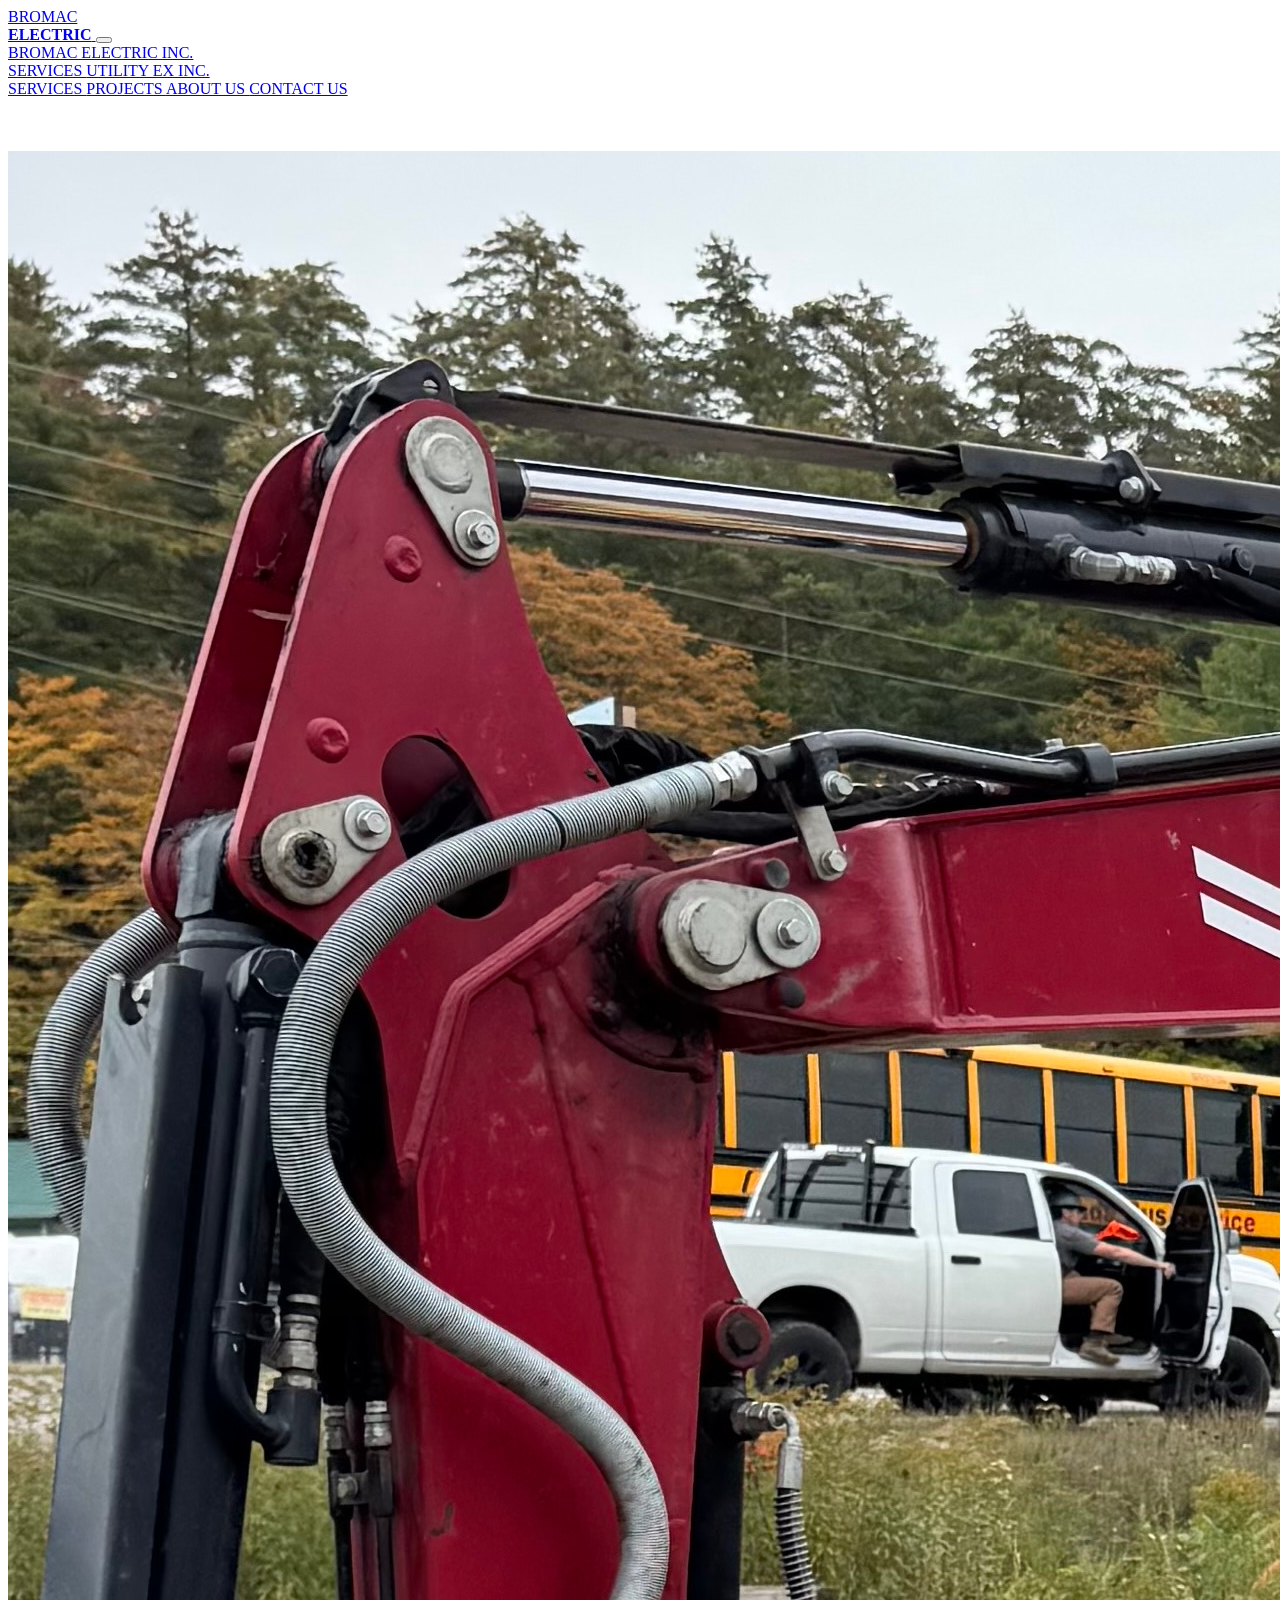
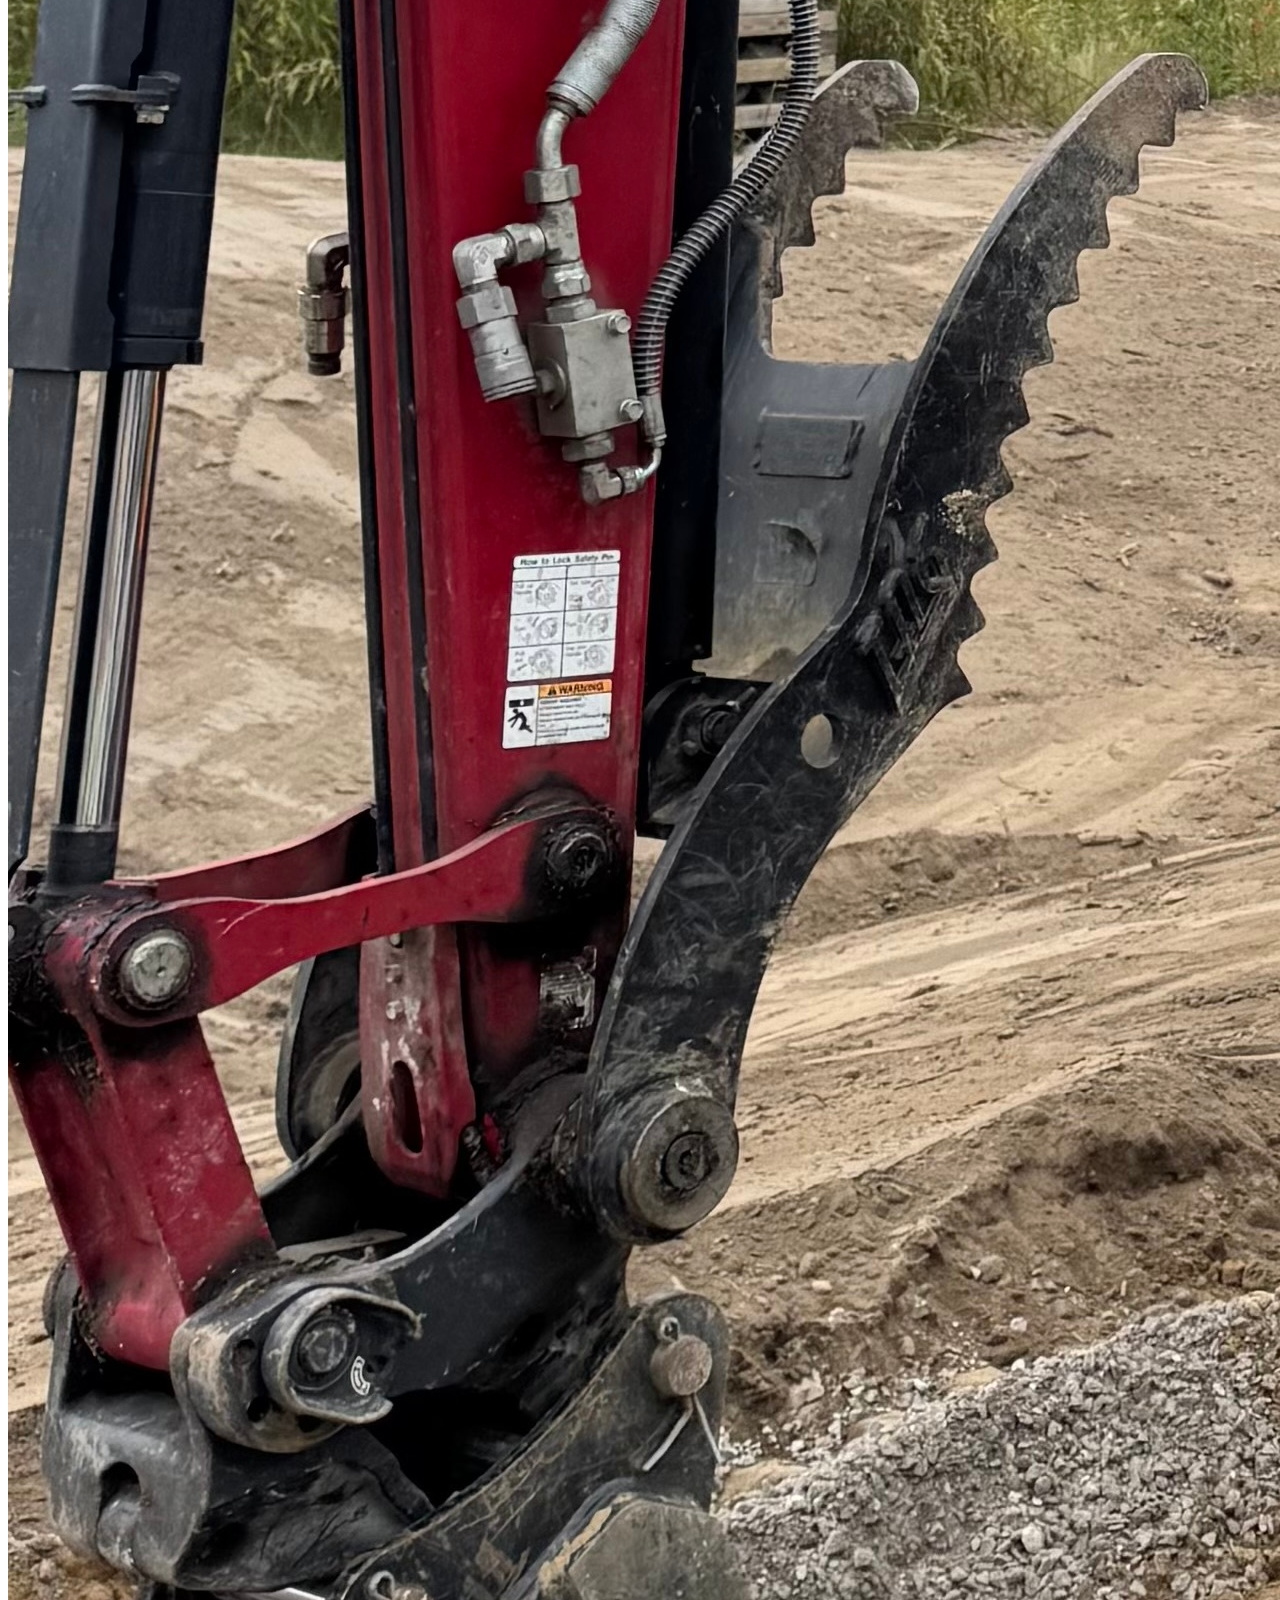
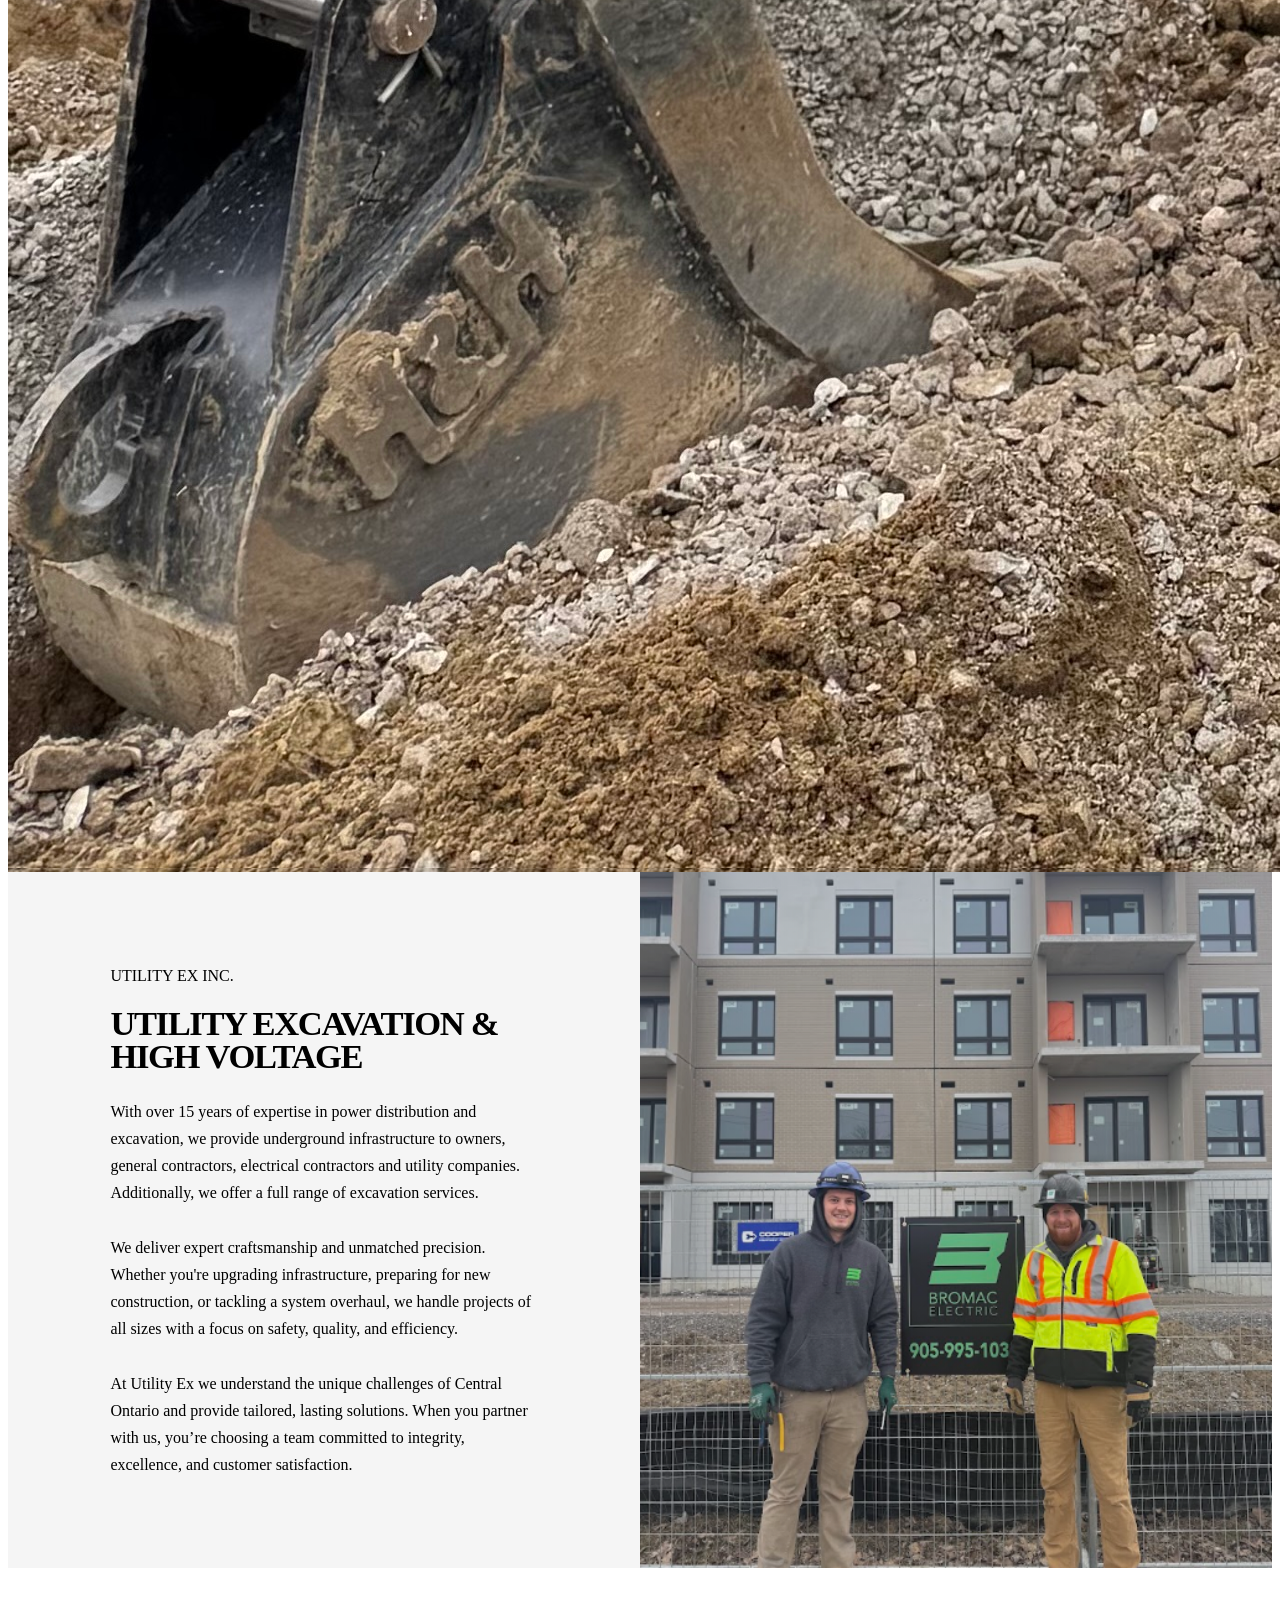
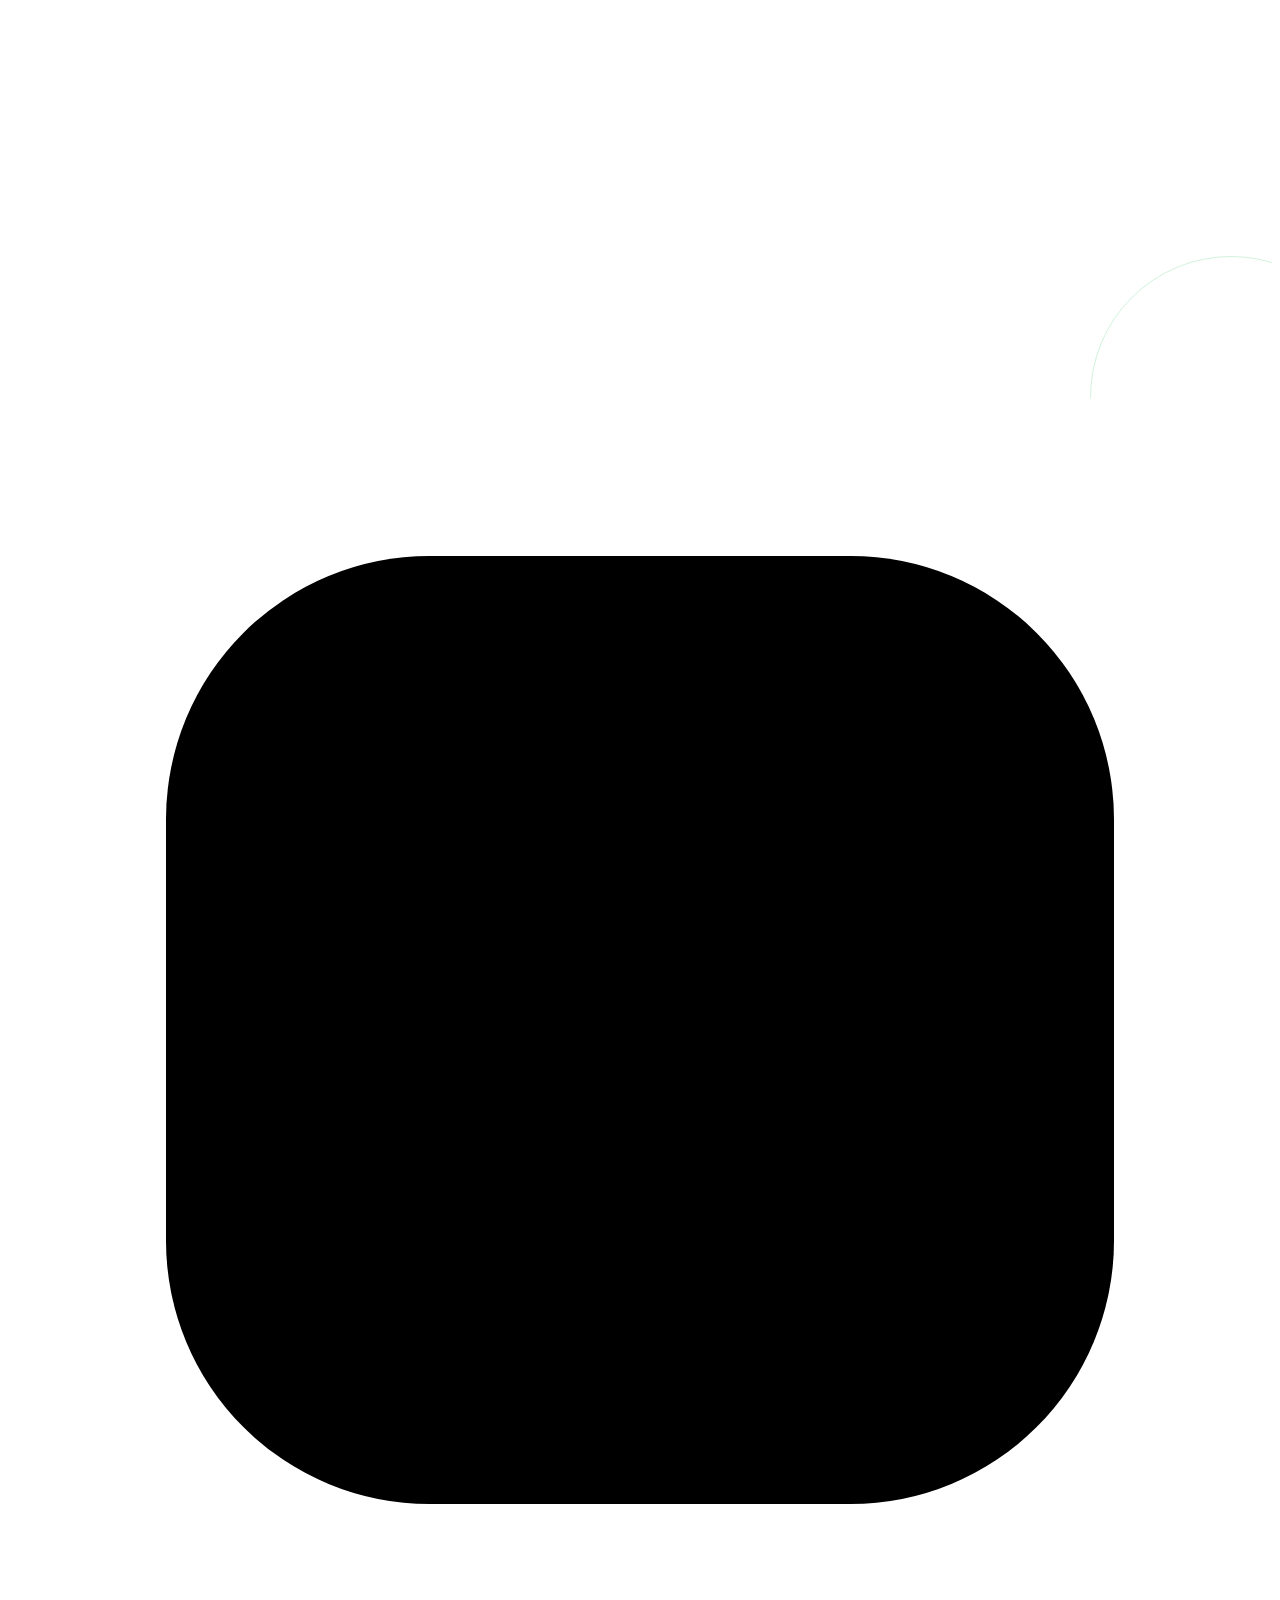
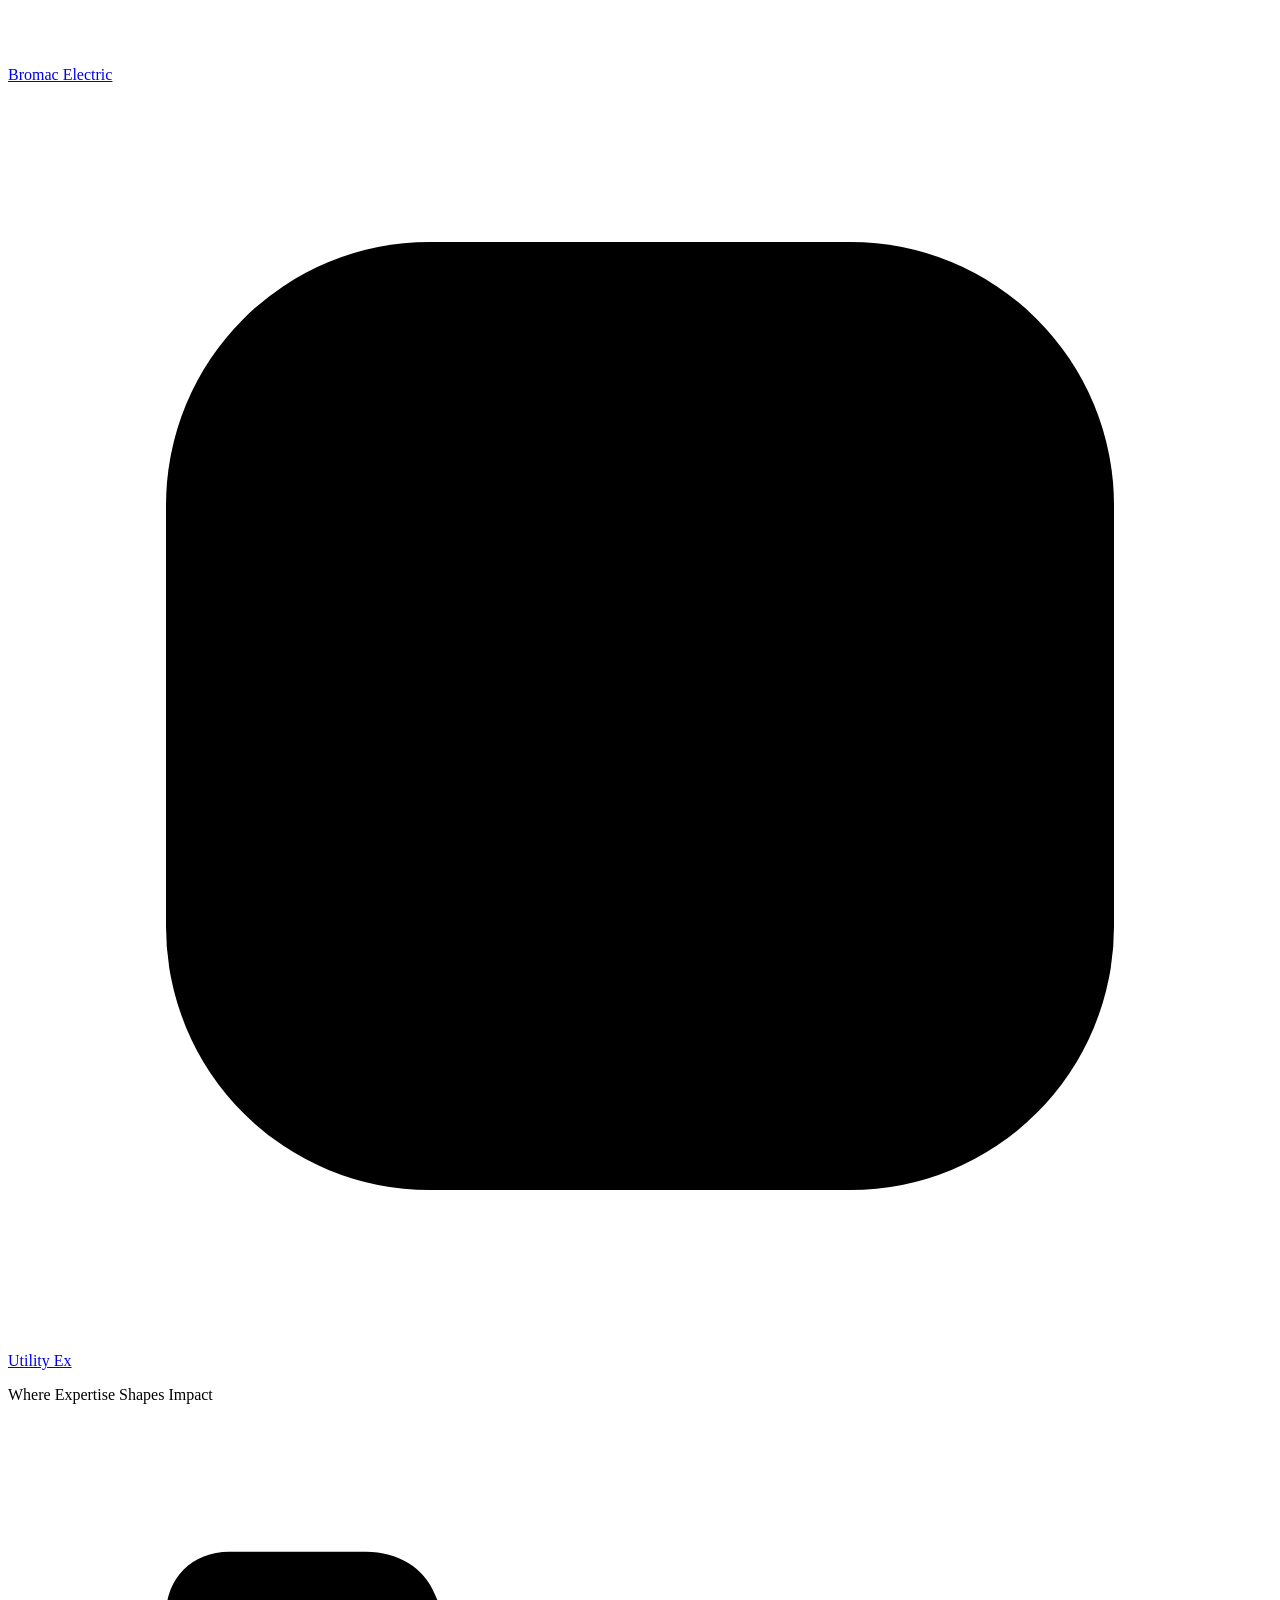
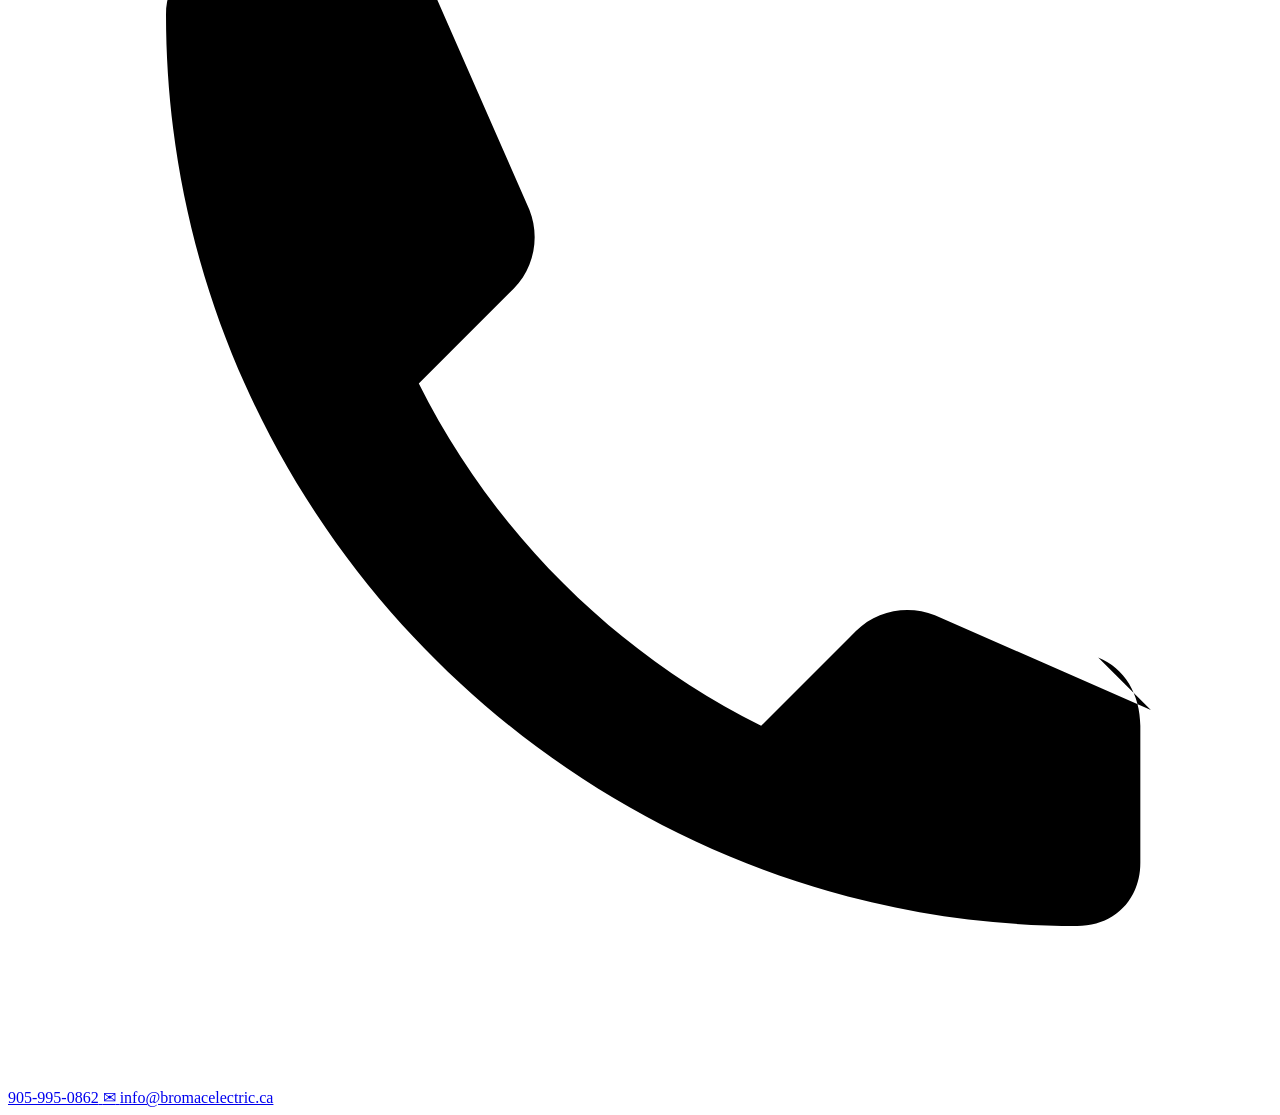
==== about-bromac.html @ 68960e85 "Add files via upload" ====
<!DOCTYPE html>
<html lang="en">
<head>
  <meta charset="UTF-8">
  <meta name="viewport" content="width=device-width, initial-scale=1.0">

  <meta name="description" content="Learn more about Bromac Electric Inc. and Utility Ex Inc., providing commercial electrical construction, excavation and high voltage services.">

  <title>About Us | Bromac Electric & Utility Ex</title>

  <link rel="preconnect" href="https://fonts.googleapis.com">
  <link rel="preconnect" href="https://fonts.gstatic.com" crossorigin>
  <link href="https://fonts.googleapis.com/css2?family=Inter:wght@400;500;600;700&display=swap" rel="stylesheet">

  <link rel="stylesheet" href="style.css">
  <link
  rel="stylesheet"
  href="https://cdnjs.cloudflare.com/ajax/libs/font-awesome/6.5.2/css/all.min.css">

  <style>

    /* =========================
       ABOUT HERO
    ========================= */

    .about-hero {
      min-height: 520px;
      background: var(--mint);
      display: grid;
      grid-template-columns: 1fr 1fr;
      position: relative;
      overflow: hidden;
    }

    .about-hero-content {
      padding: 90px 8vw;
      display: flex;
      flex-direction: column;
      justify-content: center;
    }

    .about-eyebrow {
      font-size: 12px;
      font-weight: 700;
      letter-spacing: .18em;
      margin: 0 0 22px;
    }

    .about-hero h1 {
      margin: 0;
      font-size: clamp(52px, 7vw, 100px);
      line-height: .88;
      letter-spacing: -.065em;
      font-weight: 600;
      max-width: 650px;
    }

    .about-hero-text {
      margin-top: 35px;
      max-width: 510px;
      font-size: 17px;
      line-height: 1.65;
    }

    .about-hero-image {
      background:
        linear-gradient(rgba(23,26,24,.18), rgba(23,26,24,.18)),
        url("images/about-hero.jpg") center center / cover no-repeat;
      min-height: 520px;
    }




    /* =========================
       COMPANY SECTIONS
    ========================= */

    .company-section {
      display: grid;
      grid-template-columns: 1fr 1fr;
      min-height: 500px;
    }

    .company-image {
      min-height: 500px;
      background-size: cover;
      background-position: center;
    }

    .bromac-image {
      background-image:
        linear-gradient(rgba(23,26,24,.12), rgba(23,26,24,.12)),
        url("bromac-owner.jpeg");
    }

    .utility-image {
      background-image:
        linear-gradient(rgba(23,26,24,.12), rgba(23,26,24,.12)),
        url("utility-ex-about.png");
    }

    .company-content {
      padding: 90px 8vw;
      display: flex;
      flex-direction: column;
      justify-content: center;
    }

    .company-section:nth-of-type(odd) .company-content {
      background: var(--mint);
    }

    .company-section:nth-of-type(even) .company-content {
      background: #f5f5f5;
    }

    .company-content .eyebrow {
      margin-bottom: 18px;
    }

.company-content h2 {
  margin: 0 0 25px;
  font-size: clamp(26px, 2.7vw, 40px);
  line-height: .95;
  letter-spacing: -.04em;
  font-weight: 600;
}

    .company-content p {
      max-width: 520px;
      margin: 0;
      font-size: 16px;
      line-height: 1.7;
    }




    /* =========================
   CTA
========================= */

.about-cta {
  background: var(--dark);
  color: #fff;
  padding: 110px 8vw;
  display: grid;
  grid-template-columns: 1fr 320px;
  gap: 80px;
  align-items: center;
  position: relative;
  overflow: hidden;
}

/* subtle green accent */
.about-cta::before {
  content: "";
  position: absolute;
  width: 280px;
  height: 280px;
  border: 1px solid rgba(74, 203, 123, .25);
  border-radius: 50%;
  right: -100px;
  bottom: -140px;
}

.about-cta h2 {
  margin: 0 0 25px;
  max-width: 800px;
  font-size: clamp(48px, 7vw, 90px);
  line-height: .9;
  letter-spacing: -.065em;
  font-weight: 600;
}

.about-cta p {
  margin: 0;
  max-width: 550px;
  color: rgba(255,255,255,.72);
  font-size: 17px;
  line-height: 1.6;
}

/* LARGE CONTACT BUTTON */

.cta-button {
  display: flex;
  align-items: center;
  justify-content: center;
  min-height: 150px;
  padding: 30px 40px;
  background: var(--mint);
  color: var(--dark);
  text-decoration: none;
  font-size: 18px;
  font-weight: 700;
  letter-spacing: .12em;
  transition: all .25s ease;
  position: relative;
  z-index: 2;
}

.cta-button::after {
  content: "→";
  margin-left: 20px;
  font-size: 28px;
  transition: transform .25s ease;
}

.cta-button:hover {
  background: var(--green);
  transform: translateY(-5px);
}

.cta-button:hover::after {
  transform: translateX(7px);
}


/* =========================
   CTA MOBILE
========================= */

@media (max-width: 900px) {

  .about-cta {
    grid-template-columns: 1fr;
    gap: 45px;
    padding: 85px 7vw;
  }

  .cta-button {
    min-height: 100px;
    width: 100%;
  }
}


@media (max-width: 680px) {

  .about-cta {
    padding: 70px 7vw;
    gap: 35px;
  }

  .about-cta h2 {
    font-size: 52px;
  }

  .about-cta p {
    font-size: 15px;
  }

  .cta-button {
    min-height: 90px;
    padding: 25px;
    font-size: 15px;
  }
}

    /* =========================
       MOBILE
    ========================= */

    @media (max-width: 900px) {

      .about-hero {
        grid-template-columns: 1fr;
      }

      .about-hero-content {
        padding: 75px 7vw;
      }

      .about-hero-image {
        min-height: 400px;
      }

      .about-intro {
        grid-template-columns: 1fr;
        gap: 45px;
        padding: 75px 7vw;
      }

      .company-section {
        grid-template-columns: 1fr;
      }

      .company-image {
        min-height: 380px;
      }

      .company-content {
        padding: 70px 7vw;
      }

      .values-header {
        grid-template-columns: 1fr;
        gap: 35px;
      }

      .values-grid {
        grid-template-columns: 1fr 1fr;
      }

      .value-item {
        border-bottom: 1px solid #ddd;
      }

      .value-item:nth-child(2) {
        border-right: none;
      }

      .about-cta {
        grid-template-columns: 1fr;
        padding: 75px 7vw;
      }
    }


    @media (max-width: 680px) {

      .about-hero-content {
        padding: 65px 7vw;
      }

      .about-hero h1 {
        font-size: 58px;
      }

      .about-hero-text {
        font-size: 15px;
      }

      .about-hero-image {
        min-height: 300px;
      }

      .about-intro {
        padding: 65px 7vw;
      }

      .company-image {
        min-height: 300px;
      }

      .company-content {
        padding: 60px 7vw;
      }

      .values-section {
        padding: 65px 7vw;
      }

      .values-grid {
        grid-template-columns: 1fr;
      }

      .value-item,
      .value-item:not(:first-child) {
        padding: 30px 0;
        border-right: none;
      }

      .value-number {
        margin-bottom: 25px;
      }

      .about-cta {
        padding: 65px 7vw;
      }

    }

    /* =========================
   SERVICE AREA TICKER
========================= */

.service-ticker {
  width: 100%;
  overflow: hidden;
  background: var(--dark);
  color: #fff;
  border-top: 1px solid rgba(255,255,255,.15);
  border-bottom: 1px solid rgba(255,255,255,.15);
  white-space: nowrap;
}

.ticker-track {
  display: inline-flex;
  align-items: center;
  width: max-content;
  animation: ticker-scroll 35s linear infinite;
}

.ticker-track span {
  display: inline-flex;
  align-items: center;
  gap: 35px;
  font-size: 12px;
  font-weight: 600;
  letter-spacing: .16em;
  padding: 18px 35px;
}

.ticker-track i {
  color: var(--green);
  font-size: 12px;
}

@keyframes ticker-scroll {
  from {
    transform: translateX(0);
  }

  to {
    transform: translateX(-50%);
  }
}

/* Mobile */

@media (max-width: 680px) {

  .ticker-track {
    animation-duration: 28s;
  }

  .ticker-track span {
    font-size: 10px;
    letter-spacing: .13em;
    padding: 16px 25px;
  }

  .ticker-track span::after {
    margin-left: 25px;
  }
}

  </style>
</head>

<body>

<header class="site-header">

  <a href="index.html" class="brand" aria-label="Bromac Electric home">

    <span class="brand-mark" aria-hidden="true">
      <i></i>
      <i></i>
      <i></i>
    </span>

    <span class="brand-name">
      BROMAC<br>
      <b>ELECTRIC</b>
    </span>

  </a>


  <button
    class="menu-toggle"
    aria-label="Open navigation"
    aria-expanded="false">

    <span></span>
    <span></span>
    <span></span>

  </button>


  <nav class="main-nav">

    <a href="index.html">
      BROMAC ELECTRIC INC.<br>
      SERVICES
    </a>

    <a href="utility-ex-services.html">
      UTILITY EX INC.<br>
      SERVICES
    </a>

    <a href="bromac-projects.html">
      PROJECTS
    </a>

    <a href="about-bromac.html">
      ABOUT US
    </a>

    <a href="contact-bromac.html">
      CONTACT US
    </a>

  </nav>

</header>

<!-- SERVICE AREA TICKER -->

<div class="service-ticker" aria-label="Service areas">
  <div class="ticker-track">
    <span>York & Durham Regions <i class="fa-solid fa-location-dot" aria-hidden="true"></i> </span>
    <span>Kawartha Lakes <i class="fa-solid fa-location-dot" aria-hidden="true"></i></span>
    <span>Simcoe County & Surrounding Areas <i class="fa-solid fa-location-dot" aria-hidden="true"></i> </span>
    <span>Peterborough <i class="fa-solid fa-location-dot" aria-hidden="true"></i></span>
 

    <!-- Duplicate for seamless scrolling -->
    <span>York & Durham Regions <i class="fa-solid fa-location-dot" aria-hidden="true"></i> </span>
    <span>Kawartha Lakes <i class="fa-solid fa-location-dot" aria-hidden="true"></i></span>
    <span>Simcoe County & Surrounding Areas <i class="fa-solid fa-location-dot" aria-hidden="true"></i> </span>
    <span>Peterborough <i class="fa-solid fa-location-dot" aria-hidden="true"></i></span>
   
  </div>
</div>

<main>









  <!-- BROMAC -->

  <section class="company-section">

    <div class="company-image bromac-image">
      <img src="bromac-owner.jpeg" alt="Bromac Electric Owner">
    </div>

    <div class="company-content">

      <p class="eyebrow">
        BROMAC ELECTRIC INC.
      </p>

      <h2>
        COMMERCIAL ELECTRICAL CONSTRUCTION
      </h2>

      <p>
  

Family owned and operated since 2019, Bromac Electric is backed by 46 years of electrical experience. We combine decades of trusted industry expertise with top-tier electrical solutions to deliver dependable results for our clients. <br><br>

We are solution providers who take pride in seeing projects through to completion, from the initial planning stages to the final details. We value the long-standing relationships we have built with our business partners and project owners and understand that successful projects are built on trust, communication and a commitment to doing things right.<br><br>

At Bromac Electric, we are invested in providing alternative construction options and are always looking for practical, cost-effective strategies that benefit our clients and owner groups. By combining experience with a solutions-focused approach, we work to deliver quality electrical services while helping our clients make informed decisions throughout every stage of their project.

      </p>

    </div>

  </section>



  <!-- UTILITY EX -->

  <section class="company-section">

   

    <div class="company-content">

      <p class="eyebrow">
        UTILITY EX INC.
      </p>

      <h2>
      
UTILITY EXCAVATION & HIGH VOLTAGE
      </h2>

      <p>
      With over 15 years of expertise in power distribution and excavation, we provide underground infrastructure to owners, general contractors, electrical contractors and utility companies. Additionally, we offer a full range of excavation services.<br><br>

 We deliver expert craftsmanship and unmatched precision. Whether you're upgrading infrastructure, preparing for new construction, or tackling a system overhaul, we handle projects of all sizes with a focus on safety, quality, and efficiency.<br><br>

At Utility Ex we understand the unique challenges of Central Ontario and provide tailored, lasting solutions. When you partner with us, you’re choosing a team committed to integrity, excellence, and customer satisfaction.
      </p>

    </div>

    <div class="company-image utility-image"></div>

  </section>



 


  <!-- CTA -->
<section class="about-cta">

  <div>
    <h1>
      HAVE A PROJECT<br>
      IN MIND?
    </h1>

    <p>
      Let’s talk about how we can help bring it to completion.
    </p>
  </div>

  <a href="contact-bromac.html" class="cta-button">
    CONTACT US
  </a>

</section>

<section class="quick-info" id="contact">
<div class="instagram-links">

  <a class="instagram-item" href="BROMAC-INSTAGRAM-URL" target="_blank" rel="noopener" aria-label="Bromac Electric Instagram">
    <svg viewBox="0 0 24 24" aria-hidden="true">
      <rect x="3" y="3" width="18" height="18" rx="5"></rect>
      <circle cx="12" cy="12" r="4"></circle>
      <circle cx="17.5" cy="6.5" r="1"></circle>
    </svg>
    <span>Bromac Electric</span>
  </a>

  <a class="instagram-item" href="UTILITY-EX-INSTAGRAM-URL" target="_blank" rel="noopener" aria-label="Utility Ex Instagram">
    <svg viewBox="0 0 24 24" aria-hidden="true">
      <rect x="3" y="3" width="18" height="18" rx="5"></rect>
      <circle cx="12" cy="12" r="4"></circle>
      <circle cx="17.5" cy="6.5" r="1"></circle>
    </svg>
    <span>Utility Ex</span>
  </a>

</div>


      <p class="tagline">Where Expertise Shapes Impact</p>

<div class="contact-details">

  <a href="tel:+19059950862">
    <span class="icon">
      <svg viewBox="0 0 24 24" aria-hidden="true">
        <path d="M21.7 16.9l-4.1-1.8c-.5-.2-1.1-.1-1.5.3l-1.8 1.8c-2.8-1.4-5.1-3.7-6.5-6.5l1.8-1.8c.4-.4.5-1 .3-1.5L8.1 3.3C7.9 2.8 7.4 2.5 6.8 2.5H4.2C3.5 2.5 3 3 3 3.7 3 13.2 10.8 21 20.3 21c.7 0 1.2-.5 1.2-1.2v-2.6c0-.6-.3-1.1-.8-1.3z"/>
      </svg>
    </span>
    <span>905-995-0862</span>
  </a>

  <a href="mailto:info@bromacelectric.ca">
    <span class="icon">✉</span>
    <span>info@bromacelectric.ca</span>
  </a>

</div>

</section>


</main>


<script src="script.js"></script>

</body>
</html>
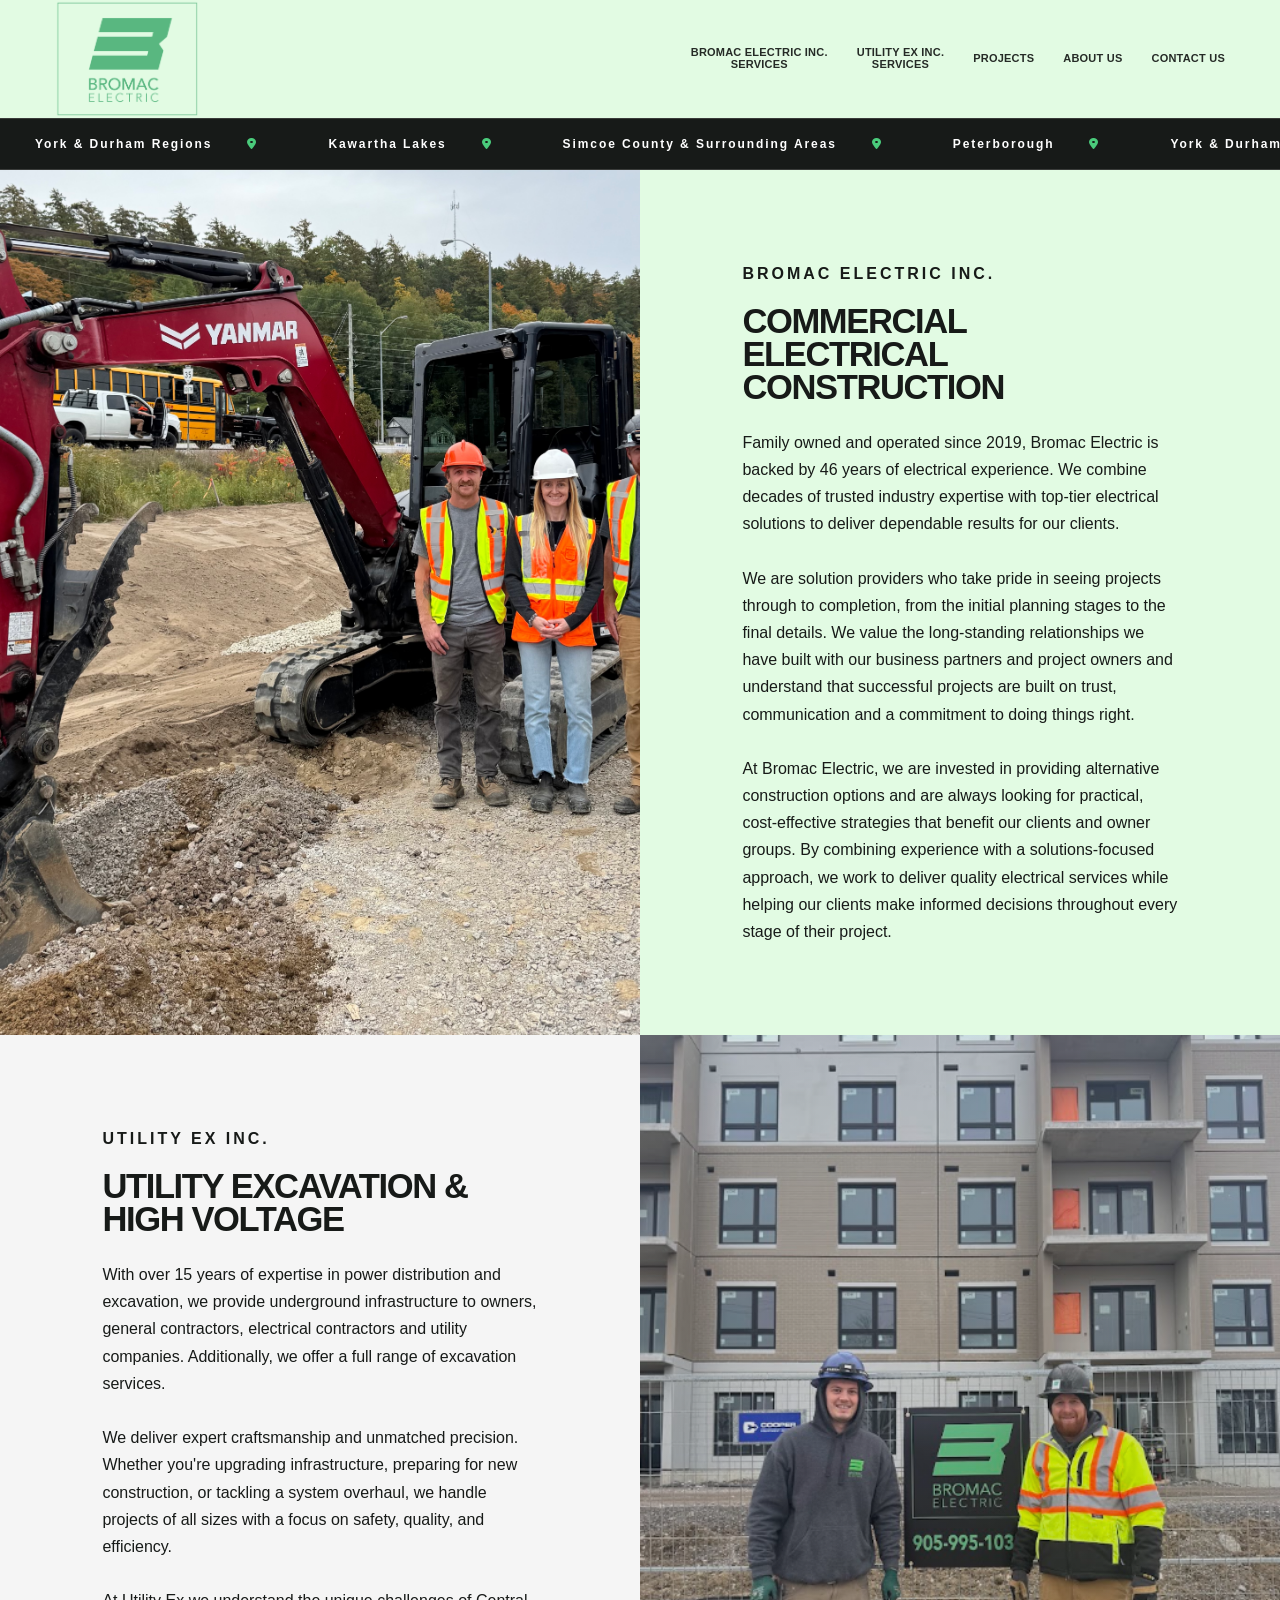
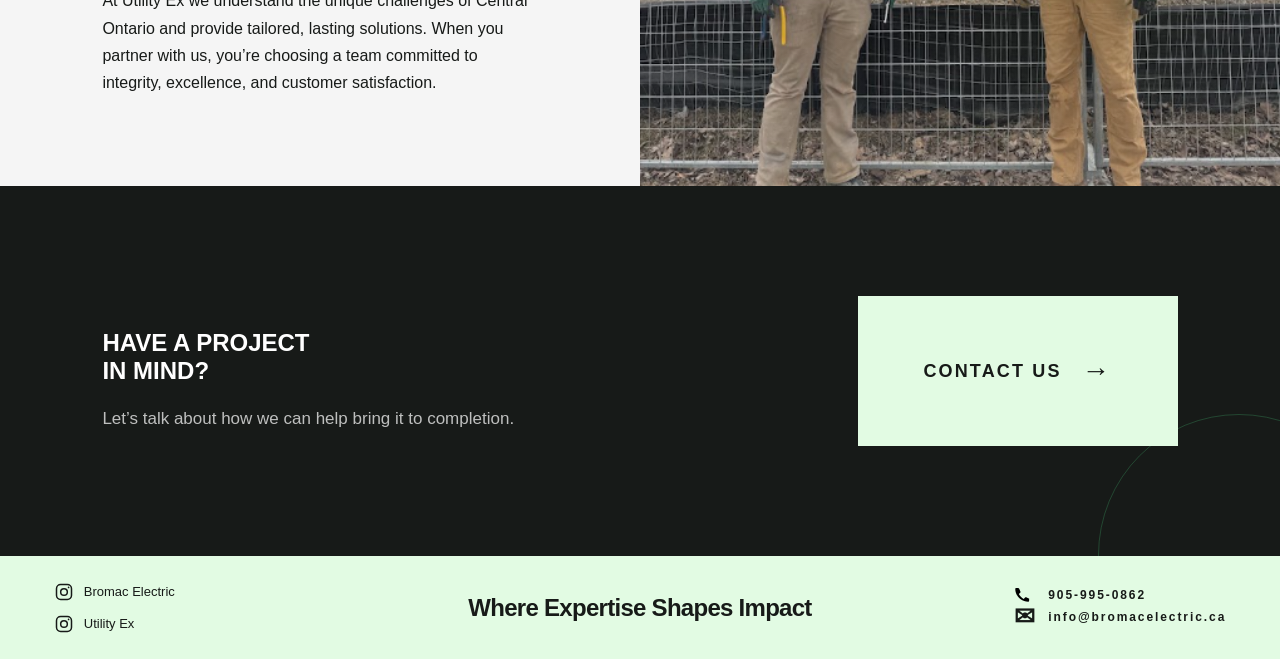
==== commit f4224314: "Update about-bromac.html" ====
--- a/about-bromac.html
+++ b/about-bromac.html
@@ -447,19 +447,13 @@
 <header class="site-header">
 
   <a href="index.html" class="brand" aria-label="Bromac Electric home">
-
-    <span class="brand-mark" aria-hidden="true">
-      <i></i>
-      <i></i>
-      <i></i>
-    </span>
-
-    <span class="brand-name">
-      BROMAC<br>
-      <b>ELECTRIC</b>
-    </span>
-
-  </a>
+  <img
+    src="Bromac-Logo-Transparent.png"
+    alt="Bromac Electric"
+    class="brand-logo"
+  >
+</a>
+
 
 
   <button
--- a/style.css
+++ b/style.css
@@ -0,0 +1,4074 @@
+* {
+  box-sizing: border-box;
+}
+
+:root {
+  --mint: #e2fbe3;
+  --green: #4acb7b;
+  --dark: #171a18;
+  --gray: #d6d6d6;
+  --line: #ffffff;
+}
+
+.brand-mark i {
+  background-color: #4acb7b !important;
+}
+
+html {
+  scroll-behavior: smooth;
+}* {
+  box-sizing: border-box;
+}
+
+:root {
+  --mint: #e2fbe3;
+  --green: #4acb7b;
+  --dark: #171a18;
+  --gray: #d6d6d6;
+  --line: #ffffff;
+}
+
+.brand-mark i {
+  background-color: #4acb7b !important;
+}
+
+html {
+  scroll-behavior: smooth;
+}
+
+body {
+  margin: 0;
+  font-family: "Inter", Arial, sans-serif;
+  color: var(--dark);
+  background: #fff;
+}
+
+.site-header {
+  height: 118px;
+  background: var(--mint);
+  display: flex;
+  align-items: center;
+  justify-content: space-between;
+  padding: 0 4.3vw;
+  position: relative;
+  z-index: 20;
+}
+
+.brand {
+  display: flex;
+  align-items: center;
+  gap: 18px;
+  text-decoration: none;
+  color: var(--green);
+}
+
+.brand-name {
+  font-size: 25px;
+  line-height: .95;
+  letter-spacing: .08em;
+  font-weight: 500;
+}
+
+.brand-name b {
+  font-weight: 500;
+}
+
+.brand-mark {
+  width: 68px;
+  height: 50px;
+  display: flex;
+  flex-direction: column;
+  justify-content: space-between;
+  transform: skew(-12deg);
+}
+
+.brand-mark i {
+  display: block;
+  width: 68px;
+  height: 11px;
+  background: var(--green);
+  border-radius: 1px;
+}
+
+.main-nav {
+  display: flex;
+  align-items: center;
+  gap: 29px;
+}
+
+.main-nav a {
+  color: #252a26;
+  text-decoration: none;
+  font-size: 10px;
+  line-height: 1.05;
+  font-weight: 500;
+  text-align: center;
+  letter-spacing: .02em;
+  transition: opacity .2s ease;
+}
+
+.main-nav a:hover {
+  opacity: .55;
+}
+
+.menu-toggle {
+  display: none;
+  background: transparent;
+  border: 0;
+  padding: 8px;
+  cursor: pointer;
+}
+
+.menu-toggle span {
+  display: block;
+  width: 27px;
+  height: 2px;
+  margin: 5px 0;
+  background: var(--dark);
+}
+
+
+
+.image-placeholder {
+  position: absolute;
+  inset: 0;
+  background:
+    linear-gradient(rgba(214,214,214,.84), rgba(214,214,214,.84)),
+    radial-gradient(circle at 35% 40%, #b9b9b9 0, #dcdcdc 48%, #c7c7c7 100%);
+  display: flex;
+  flex-direction: column;
+  justify-content: center;
+  align-items: center;
+  color: #858585;
+  text-align: center;
+  text-transform: uppercase;
+  font-size: 16px;
+  letter-spacing: .02em;
+  padding-bottom: 80px;
+}
+
+.image-placeholder small {
+  font-size: 13px;
+  text-transform: none;
+  margin-top: 3px;
+}
+
+.panel-footer {
+  position: absolute;
+  left: 4%;
+  right: 4%;
+  bottom: 18px;
+  z-index: 4;
+}
+
+.panel-footer h1 {
+  font-size: 15px;
+  font-weight: 500;
+  margin: 0 0 10px;
+  padding-bottom: 8px;
+  border-bottom: 3px solid var(--line);
+  letter-spacing: -.01em;
+}
+
+.learn-more {
+  display: inline-flex;
+  background: var(--mint);
+  color: var(--dark);
+  text-decoration: none;
+  padding: 7px 14px;
+  font-size: 14px;
+  font-weight: 500;
+  transition: transform .2s ease, background .2s ease;
+}
+
+.learn-more:hover {
+  transform: translateY(-2px);
+  background: #f2fff3;
+}
+
+
+.quick-info {
+  min-height: 103px;
+  background: var(--mint);
+  display: grid;
+  grid-template-columns: 170px 1fr 310px;
+  align-items: center;
+  gap: 25px;
+  padding: 0 4.2vw;
+}
+
+.insta {
+  color: var(--dark);
+  text-decoration: none;
+  display: flex;
+  flex-direction: column;
+  font-size: 15px;
+  line-height: 1.1;
+  font-weight: 500;
+}
+
+.tagline {
+  margin: 0;
+  text-align: center;
+  font-size: 24px;
+  font-weight: 500;
+  letter-spacing: -.03em;
+}
+
+
+
+.icon {
+  font-size: 25px;
+  width: 22px;
+  text-align: center;
+  line-height: 1;
+  letter-spacing: 0;
+}
+
+.below-fold {
+  min-height: 330px;
+  padding: 90px 8vw;
+  display: grid;
+  grid-template-columns: 1fr 1fr;
+  gap: 90px;
+  align-items: start;
+}
+
+.below-fold + .below-fold {
+  border-top: 1px solid #ddd;
+}
+
+.eyebrow {
+  margin: 0 0 15px;
+  font-size: 12px;
+  letter-spacing: .18em;
+  font-weight: 600;
+}
+
+.below-fold h2 {
+  max-width: 600px;
+  margin: 0;
+  font-size: clamp(34px, 4vw, 58px);
+  line-height: .98;
+  letter-spacing: -.05em;
+  font-weight: 500;
+}
+
+.below-fold > p {
+  margin: 30px 0 0;
+  max-width: 510px;
+  font-size: 17px;
+  line-height: 1.65;
+}
+
+.about {
+  background: #f7f7f7;
+}
+
+@media (max-width: 900px) {
+  .site-header {
+    height: 95px;
+    padding: 0 5vw;
+  }
+
+  .brand-name {
+    font-size: 20px;
+  }
+
+  .brand-mark,
+  .brand-mark i {
+    width: 54px;
+  }
+
+  .brand-mark {
+    height: 42px;
+  }
+
+  .main-nav {
+    gap: 15px;
+  }
+
+  .main-nav a {
+    font-size: 8px;
+  }
+
+
+
+  .quick-info {
+    grid-template-columns: 100px 1fr 240px;
+  }
+
+  .tagline {
+    font-size: 19px;
+  }
+}
+
+@media (max-width: 680px) {
+  .site-header {
+    height: 82px;
+  }
+
+  .main-nav {
+    display: none;
+    position: absolute;
+    top: 82px;
+    left: 0;
+    right: 0;
+    background: var(--mint);
+    padding: 22px 6vw 28px;
+    flex-direction: column;
+    gap: 19px;
+    border-top: 1px solid rgba(0,0,0,.08);
+  }
+
+  .main-nav.open {
+    display: flex;
+  }
+
+  .main-nav a {
+    font-size: 11px;
+  }
+
+  .menu-toggle {
+    display: block;
+  }
+
+
+
+  .hero-panel {
+    height: 420px;
+  }
+
+
+
+  .panel-footer {
+    left: 6%;
+    right: 6%;
+  }
+
+  .quick-info {
+    min-height: 190px;
+    padding: 25px 7vw;
+    grid-template-columns: 1fr 1fr;
+    gap: 24px;
+  }
+
+  .tagline {
+    grid-column: 1 / -1;
+    grid-row: 1;
+    text-align: left;
+    font-size: 21px;
+  }
+
+  .insta {
+    grid-row: 2;
+  }
+
+
+  .contact-details a {
+    font-size: 10px;
+    letter-spacing: .08em;
+  }
+
+  .below-fold {
+    min-height: 0;
+    padding: 65px 7vw;
+    display: block;
+  }
+
+  .below-fold > p {
+    margin-top: 35px;
+  }
+}
+
+.bolt-divider {
+  position: absolute;
+  z-index: 10;
+  pointer-events: none;
+}
+
+/* DESKTOP */
+.bolt-divider {
+  top: 0;
+  bottom: 0;
+  left: 50%;
+  width: 82px;
+  transform: translateX(-50%);
+}
+
+.bolt-desktop {
+  display: block;
+  width: 100%;
+  height: 100%;
+}
+
+.bolt-mobile {
+  display: none;
+}
+
+.bolt-divider polygon {
+  fill: none;
+  stroke: #777;
+  stroke-width: 1.5;
+  vector-effect: non-scaling-stroke;
+}
+
+/* MOBILE */
+@media (max-width: 680px) {
+
+  .bolt-divider {
+    top: 50%;
+    left: 0;
+    right: 0;
+    bottom: auto;
+    width: 100%;
+    height: 45px;
+    transform: translateY(-50%);
+  }
+
+  .bolt-desktop {
+    display: none;
+  }
+
+  .bolt-mobile {
+    display: block;
+    width: 100%;
+    height: 100%;
+  }
+}
+
+.icon svg {
+  width: 18px;
+  height: 18px;
+  fill: #000;
+  display: block;
+}
+
+/* Make overall text slightly bolder */
+body {
+  margin: 0;
+  font-family: "Inter", Arial, sans-serif;
+  color: var(--dark);
+  background: #fff;
+  font-weight: 500;
+}
+
+/* Logo */
+.brand-name {
+  font-size: 25px;
+  line-height: .95;
+  letter-spacing: .08em;
+  font-weight: 600;
+}
+
+.brand-name b {
+  font-weight: 600;
+}
+
+/* Navigation */
+.main-nav a {
+  color: #252a26;
+  text-decoration: none;
+  font-size: 10px;
+  line-height: 1.05;
+  font-weight: 600;
+  text-align: center;
+  letter-spacing: .02em;
+}
+
+/* Hero titles */
+.panel-footer h1 {
+  font-size: 15px;
+  font-weight: 1000;
+  margin: 0 0 10px;
+  padding-bottom: 8px;
+  border-bottom: 3px solid var(--line);
+  letter-spacing: -.01em;
+  text-shadow:
+    2px 2px 3px rgba(0, 0, 0, 0.9),
+    0 0 8px rgba(0, 0, 0, 0.9);
+}
+
+/* Learn More button */
+.learn-more {
+  display: inline-flex;
+  background: var(--mint);
+  color: var(--dark);
+  text-decoration: none;
+  padding: 7px 14px;
+  font-size: 14px;
+  font-weight: 600;
+}
+
+/* Instagram */
+.insta {
+  color: var(--dark);
+  text-decoration: none;
+  display: flex;
+  flex-direction: column;
+  font-size: 15px;
+  line-height: 1.1;
+  font-weight: 600;
+}
+
+/* Main tagline */
+.tagline {
+  margin: 0;
+  text-align: center;
+  font-size: 24px;
+  font-weight: 600;
+  letter-spacing: -.03em;
+}
+
+/* Contact information */
+.contact-details a {
+  color: var(--dark);
+  text-decoration: none;
+  font-size: 12px;
+  letter-spacing: .16em;
+  display: flex;
+  align-items: center;
+  gap: 13px;
+  font-weight: 600;
+}
+
+/* Section eyebrow */
+.eyebrow {
+  margin: 0 0 15px;
+  font-size: 12px;
+  letter-spacing: .18em;
+  font-weight: 700;
+}
+
+/* Large headings */
+.below-fold h2 {
+  max-width: 600px;
+  margin: 0;
+  font-size: clamp(34px, 4vw, 58px);
+  line-height: .98;
+  letter-spacing: -.05em;
+  font-weight: 600;
+}
+
+/* Body text */
+.below-fold > p {
+  margin: 30px 0 0;
+  max-width: 510px;
+  font-size: 17px;
+  line-height: 1.65;
+  font-weight: 500;
+}
+
+.main-nav a {
+  color: #252a26;
+  text-decoration: none;
+  font-size: 10px;
+  line-height: 1.05;
+  font-weight: 700;
+  text-align: center;
+  letter-spacing: .02em;
+  transition: opacity .2s ease;
+}
+
+.main-nav a:hover {
+  opacity: .55;
+}
+
+.main-nav a {
+  font-size: 11px;
+  font-weight: 700;
+}
+
+.quick-info {
+  min-height: 103px;
+  background: var(--mint);
+  display: flex;
+  align-items: center;
+  justify-content: space-between;
+  padding: 0 4.2vw;
+  position: relative;
+}
+
+.tagline {
+  margin: 0;
+  position: absolute;
+  left: 50%;
+  transform: translateX(-50%);
+  text-align: center;
+  font-size: 24px;
+  font-weight: 600;
+  letter-spacing: -.03em;
+  white-space: nowrap;
+}
+
+/* =========================
+   LIGHTNING DIVIDER
+========================= */
+
+.bolt-divider {
+  position: absolute;
+  z-index: 10;
+  pointer-events: none;
+}
+
+/* DESKTOP */
+@media (min-width: 681px) {
+
+  .bolt-divider {
+    top: 0;
+    bottom: 0;
+    left: 50%;
+    width: 82px;
+    transform: translateX(-50%);
+  }
+
+  .bolt-desktop {
+    display: block;
+    width: 100%;
+    height: 100%;
+  }
+
+  .bolt-mobile {
+    display: none;
+  }
+}
+
+/* LIGHTNING LINE */
+.bolt-divider polyline {
+  fill: none;
+  stroke: #777;
+  stroke-width: 3;
+  stroke-linecap: square;
+  stroke-linejoin: miter;
+  vector-effect: non-scaling-stroke;
+}
+
+/* MOBILE */
+@media (max-width: 680px) {
+
+  .bolt-divider {
+    top: 50%;
+    left: 0;
+    right: 0;
+    bottom: auto;
+    width: 100%;
+    height: 55px;
+    transform: translateY(-50%);
+  }
+
+  .bolt-desktop {
+    display: none;
+  }
+
+  .bolt-mobile {
+    display: block;
+    width: 100%;
+    height: 100%;
+  }
+}
+
+
+/* PHONE ICON */
+.icon svg {
+  width: 18px;
+  height: 18px;
+  fill: #000;
+  display: block;
+}
+
+@media (max-width: 680px) {
+
+  .contact-details {
+    display: flex;
+    flex-direction: column;
+    align-items: flex-start;
+    justify-self: end;
+    gap: 12px;
+    min-width: 0;
+  }
+
+  .contact-details a {
+    display: flex;
+    align-items: center;
+    gap: 8px;
+    font-size: 10px;
+    letter-spacing: .02em;
+    white-space: nowrap;
+  }
+
+  .contact-details .icon {
+    width: 18px;
+    min-width: 18px;
+    height: 18px;
+    display: flex;
+    align-items: center;
+    justify-content: center;
+    font-size: 18px;
+  }
+
+  .contact-details .icon svg {
+    width: 18px;
+    height: 18px;
+    display: block;
+  }
+
+}
+@media (max-width: 680px) {
+
+  .contact-details {
+    display: flex;
+    flex-direction: column;
+    align-items: flex-start;
+    justify-self: end;
+    gap: 12px;
+    min-width: 0;
+  }
+
+  .contact-details a {
+    display: flex;
+    align-items: center;
+    gap: 8px;
+    font-size: 10px;
+    letter-spacing: .02em;
+    white-space: nowrap;
+  }
+
+  .contact-details .icon {
+    width: 18px;
+    min-width: 18px;
+    height: 18px;
+    display: flex;
+    align-items: center;
+    justify-content: center;
+    font-size: 18px;
+  }
+
+  .contact-details .icon svg {
+    width: 18px;
+    height: 18px;
+    display: block;
+  }
+
+}
+
+@media (max-width: 680px) {
+
+  .contact-details {
+    display: flex;
+    flex-direction: column;
+    align-items: flex-start;
+    justify-self: end;
+    gap: 12px;
+    min-width: 0;
+  }
+
+  .contact-details a {
+    display: flex;
+    align-items: center;
+    gap: 8px;
+    font-size: 10px;
+    letter-spacing: .02em;
+    white-space: nowrap;
+  }
+
+  .contact-details .icon {
+    width: 18px;
+    min-width: 18px;
+    height: 18px;
+    display: flex;
+    align-items: center;
+    justify-content: center;
+    font-size: 18px;
+  }
+
+  .contact-details .icon svg {
+    width: 18px;
+    height: 18px;
+    display: block;
+  }
+
+}
+
+@media (max-width: 680px) {
+
+  .contact-details {
+    display: flex;
+    flex-direction: column;
+    align-items: flex-start;
+    justify-content: center;
+    gap: 12px;
+    width: max-content;
+  }
+
+  .contact-details a {
+    display: flex;
+    align-items: center;
+    gap: 8px;
+    white-space: nowrap;
+    height: 20px;
+    font-size: 10px;
+    letter-spacing: .03em;
+  }
+
+  .contact-details .icon {
+    flex: 0 0 18px;
+    width: 18px;
+    height: 18px;
+    display: flex;
+    align-items: center;
+    justify-content: center;
+  }
+
+  .contact-details .icon svg {
+    width: 18px;
+    height: 18px;
+    display: block;
+  }
+
+}
+
+/* =========================================
+PROJECTS PAGE
+========================================= */
+
+.projects-hero {
+background: #171a18;
+color: #fff;
+padding: 150px 7% 110px;
+}
+
+.projects-hero-inner {
+max-width: 1100px;
+margin: 0 auto;
+}
+
+.eyebrow {
+display: block;
+margin-bottom: 18px;
+font-size: 12px;
+font-weight: 700;
+letter-spacing: 3px;
+}
+
+.projects-hero h1 {
+margin: 0 0 25px;
+font-size: clamp(52px, 8vw, 110px);
+line-height: .9;
+letter-spacing: -4px;
+font-weight: 700;
+}
+
+.projects-hero p {
+max-width: 700px;
+margin: 0;
+font-size: 17px;
+line-height: 1.7;
+color: #d6d6d6;
+}
+
+/* =========================================
+PROJECT GRID
+========================================= */
+
+.projects-section {
+padding: 100px 7%;
+background: #f4f4f2;
+}
+
+.projects-grid {
+max-width: 1400px;
+margin: 0 auto;
+
+display: grid;
+grid-template-columns: repeat(2, 1fr);
+gap: 30px;
+}
+
+.project-card {
+background: #fff;
+border: 1px solid #dededb;
+transition: transform .25s ease, box-shadow .25s ease;
+}
+
+.project-card:hover {
+transform: translateY(-5px);
+box-shadow: 0 15px 35px rgba(0,0,0,.08);
+}
+
+/* =========================================
+PROJECT IMAGE
+========================================= */
+
+.project-image {
+position: relative;
+height: 390px;
+overflow: hidden;
+background: #d6d6d6;
+}
+
+.project-image img {
+width: 100%;
+height: 100%;
+object-fit: cover;
+display: block;
+
+transition: transform .5s ease;
+}
+
+.project-card:hover .project-image img {
+transform: scale(1.04);
+}
+
+.project-number {
+position: absolute;
+top: 20px;
+right: 20px;
+
+width: 48px;
+height: 48px;
+
+display: flex;
+align-items: center;
+justify-content: center;
+
+background: #171a18;
+color: #fff;
+
+font-size: 12px;
+font-weight: 700;
+letter-spacing: 1px;
+}
+
+/* =========================================
+PROJECT CONTENT
+========================================= */
+
+.project-content {
+padding: 35px 38px 40px;
+}
+
+.project-type {
+display: block;
+
+margin-bottom: 14px;
+
+font-size: 10px;
+font-weight: 700;
+letter-spacing: 2px;
+
+color: #4acb7b;
+}
+
+.project-content h2 {
+margin: 0 0 8px;
+
+font-size: 28px;
+line-height: 1.15;
+letter-spacing: -1px;
+
+color: #171a18;
+}
+
+.project-location {
+display: block;
+
+margin-bottom: 22px;
+
+font-size: 13px;
+font-weight: 600;
+color: #777;
+}
+
+.project-content p {
+margin: 0;
+
+font-size: 14px;
+line-height: 1.75;
+color: #555;
+}
+
+/* =========================================
+CTA
+========================================= */
+
+.projects-cta {
+background: #e2fbe3;
+padding: 110px 7%;
+}
+
+.projects-cta > div {
+max-width: 1400px;
+margin: 0 auto;
+}
+
+.projects-cta h2 {
+margin: 0 0 35px;
+
+font-size: clamp(40px, 6vw, 82px);
+line-height: .95;
+letter-spacing: -3px;
+
+color: #171a18;
+}
+
+.cta-button {
+display: inline-flex;
+align-items: center;
+justify-content: center;
+
+padding: 16px 28px;
+
+background: #171a18;
+color: #fff;
+
+text-decoration: none;
+
+font-size: 12px;
+font-weight: 700;
+letter-spacing: 1.5px;
+
+transition: background .2s ease, transform .2s ease;
+}
+
+.cta-button:hover {
+background: #4acb7b;
+color: #171a18;
+transform: translateY(-2px);
+}
+
+/* =========================================
+FOOTER
+========================================= */
+
+.site-footer {
+background: #171a18;
+color: #fff;
+
+padding: 60px 7% 35px;
+
+display: grid;
+grid-template-columns: 1fr 1fr;
+gap: 40px;
+}
+
+.footer-brand {
+font-size: 24px;
+font-weight: 400;
+line-height: .9;
+letter-spacing: 1px;
+}
+
+.footer-brand strong {
+font-weight: 700;
+}
+
+.footer-contact {
+display: flex;
+flex-direction: column;
+gap: 10px;
+align-items: flex-end;
+}
+
+.footer-contact a {
+color: #fff;
+text-decoration: none;
+font-size: 14px;
+}
+
+.footer-contact a:hover {
+color: #4acb7b;
+}
+
+.site-footer p {
+grid-column: 1 / -1;
+
+margin: 25px 0 0;
+padding-top: 25px;
+
+border-top: 1px solid rgba(255,255,255,.15);
+
+font-size: 11px;
+color: #999;
+}
+
+/* =========================================
+MOBILE
+========================================= */
+
+@media (max-width: 800px) {
+
+.projects-hero {
+padding: 110px 25px 80px;
+}
+
+.projects-hero h1 {
+font-size: 58px;
+letter-spacing: -3px;
+}
+
+.projects-hero p {
+font-size: 15px;
+}
+
+.projects-section {
+padding: 60px 20px;
+}
+
+.projects-grid {
+grid-template-columns: 1fr;
+gap: 25px;
+}
+
+.project-image {
+height: 280px;
+}
+
+.project-content {
+padding: 28px 25px 32px;
+}
+
+.project-content h2 {
+font-size: 25px;
+}
+
+.projects-cta {
+padding: 80px 25px;
+}
+
+.projects-cta h2 {
+font-size: 48px;
+letter-spacing: -2px;
+}
+
+.site-footer {
+grid-template-columns: 1fr;
+padding: 50px 25px 30px;
+}
+
+.footer-contact {
+align-items: flex-start;
+}
+
+}
+
+
+/* =========================================
+   HERO
+========================================= */
+
+.hero {
+  position: relative;
+  display: flex;
+  width: 100%;
+  height: calc(100vh - 221px);
+  min-height: 500px;
+  overflow: hidden;
+}
+
+.hero-panel {
+  position: absolute;
+  top: 0;
+  width: 100%;
+  height: 100%;
+  overflow: hidden;
+}
+
+/* BROMAC — LEFT */
+.bromac-panel {
+  left: 0;
+  z-index: 1;
+  clip-path: polygon(
+    0 0,
+    calc(50% + 9.84px) 0,
+    calc(50% - 9.84px) 50%,
+    calc(50% + 18.04px) 39.2857%,
+    calc(50% - 9.84px) 100%,
+    0 100%
+  );
+  -webkit-clip-path: polygon(
+    0 0,
+    calc(50% + 9.84px) 0,
+    calc(50% - 9.84px) 50%,
+    calc(50% + 18.04px) 39.2857%,
+    calc(50% - 9.84px) 100%,
+    0 100%
+  );
+}
+
+.bromac-panel .hero-image,
+.bromac-panel .panel-overlay {
+  position: absolute;
+  top: 0;
+  left: 0;
+  width: calc(50% + 22px);
+  height: 100%;
+}
+
+/* UTILITY EX — RIGHT */
+.utility-panel {
+  right: 0;
+  z-index: 1;
+  clip-path: polygon(
+    calc(50% + 9.84px) 0,
+    100% 0,
+    100% 100%,
+    calc(50% - 9.84px) 100%,
+    calc(50% + 18.04px) 39.2857%,
+    calc(50% - 9.84px) 50%
+  );
+  -webkit-clip-path: polygon(
+    calc(50% + 9.84px) 0,
+    100% 0,
+    100% 100%,
+    calc(50% - 9.84px) 100%,
+    calc(50% + 18.04px) 39.2857%,
+    calc(50% - 9.84px) 50%
+  );
+}
+
+.utility-panel .hero-image,
+.utility-panel .panel-overlay {
+  position: absolute;
+  top: 0;
+  right: 0;
+  left: auto;
+  width: calc(50% + 22px);
+  height: 100%;
+}
+
+/* HERO IMAGES */
+.hero-panel .hero-image {
+  object-fit: cover;
+  display: block;
+}
+
+.bromac-panel .hero-image {
+  object-position: center center;
+}
+
+.utility-panel .hero-image {
+  object-position: center center;
+}
+
+/* HERO TEXT */
+.bromac-panel .panel-footer {
+  left: 40px;
+  right: 52%;
+}
+
+.utility-panel .panel-footer {
+  left: 52%;
+  right: 40px;
+}
+
+/* LIGHTNING BOLT */
+.bolt-divider {
+  position: absolute;
+  z-index: 10;
+  left: 50%;
+  top: 0;
+  width: 82px;
+  height: 100%;
+  transform: translateX(-50%);
+  pointer-events: none;
+}
+
+.bolt-desktop {
+  display: block;
+  width: 100%;
+  height: 100%;
+}
+
+.bolt-mobile {
+  display: none;
+}
+
+.bolt-desktop polyline {
+  fill: none;
+  stroke: #fff;
+  stroke-width: 8;
+  stroke-linejoin: round;
+  stroke-linecap: round;
+}
+
+/* =========================================
+   MOBILE HERO
+========================================= */
+
+@media (max-width: 768px) {
+
+  .hero {
+    position: relative !important;
+    display: block !important;
+    width: 100% !important;
+    height: 850px !important;
+    min-height: 0 !important;
+    overflow: hidden !important;
+  }
+
+  .hero .hero-panel {
+    position: absolute !important;
+    top: 0 !important;
+    left: 0 !important;
+    right: auto !important;
+    bottom: auto !important;
+    width: 100% !important;
+    height: 100% !important;
+    min-height: 0 !important;
+    margin: 0 !important;
+    overflow: hidden !important;
+  }
+
+  /* The clipping follows the exact mobile SVG bolt path. */
+  .hero .bromac-panel {
+    z-index: 1 !important;
+    clip-path: polygon(
+      0 0,
+      100% 0,
+      100% 62%,
+      50% 62%,
+      39.2857% 25%,
+      0 38%
+    ) !important;
+    -webkit-clip-path: polygon(
+      0 0,
+      100% 0,
+      100% 62%,
+      50% 62%,
+      39.2857% 25%,
+      0 38%
+    ) !important;
+  }
+
+  .hero .utility-panel {
+    z-index: 2 !important;
+    clip-path: polygon(
+      0 38%,
+      39.2857% 25%,
+      50% 62%,
+      100% 62%,
+      100% 100%,
+      0 100%
+    ) !important;
+    -webkit-clip-path: polygon(
+      0 38%,
+      39.2857% 25%,
+      50% 62%,
+      100% 62%,
+      100% 100%,
+      0 100%
+    ) !important;
+  }
+
+  .hero .hero-panel .hero-image {
+    position: absolute !important;
+    top: 0 !important;
+    right: 0 !important;
+    bottom: 0 !important;
+    left: 0 !important;
+    width: 100% !important;
+    height: 100% !important;
+    max-width: none !important;
+    object-fit: cover !important;
+    object-position: center center !important;
+    display: block !important;
+  }
+
+  .hero .hero-panel .panel-overlay {
+    position: absolute !important;
+    inset: 0 !important;
+    width: 100% !important;
+    height: 100% !important;
+  }
+
+  .hero .hero-panel .panel-footer {
+    position: absolute !important;
+    left: 25px !important;
+    right: 25px !important;
+    z-index: 5 !important;
+  }
+
+  .hero .bromac-panel .panel-footer {
+    bottom: 53% !important;
+  }
+
+  .hero .utility-panel .panel-footer {
+    bottom: 30px !important;
+  }
+
+
+
+  .hero .bolt-desktop {
+    display: none !important;
+  }
+
+  .hero .bolt-mobile {
+    display: block !important;
+    width: 100% !important;
+    height: 100% !important;
+  }
+
+  .hero .bolt-mobile polyline {
+    fill: none !important;
+    stroke: #fff !important;
+    stroke-width: 8 !important;
+    stroke-linejoin: round !important;
+    stroke-linecap: round !important;
+  }
+}
+
+.company-image {
+  overflow: hidden;
+}
+
+.company-image img {
+  width: 100%;
+  height: 100%;
+  object-fit: cover;
+  display: block;
+}
+
+.instagram-links {
+  display: flex;
+  flex-direction: column;
+  gap: 12px;
+}
+
+.instagram-item {
+  display: flex;
+  align-items: center;
+  gap: 10px;
+  color: inherit;
+  text-decoration: none;
+  font-size: 13px;
+  transition: opacity 0.2s ease;
+}
+
+.instagram-item:hover {
+  opacity: 0.7;
+}
+
+.instagram-item svg {
+  width: 20px;
+  height: 20px;
+  fill: none;
+  stroke: currentColor;
+  stroke-width: 1.8;
+  flex-shrink: 0;
+}
+
+.instagram-item svg circle:last-child {
+  fill: currentColor;
+  stroke: none;
+}
+
+/* =========================================
+   MOBILE FOOTER ONLY
+   ========================================= */
+
+@media (max-width: 680px) {
+
+  .quick-info {
+    width: 100%;
+    box-sizing: border-box;
+    padding: 45px 7vw 40px;
+  }
+
+  .quick-info-content {
+    width: 100%;
+    text-align: center;
+  }
+
+  .quick-info .tagline {
+    margin-bottom: 110px;
+    font-size: 14px;
+  }
+
+  .quick-info .contact-details {
+    display: flex;
+    flex-direction: column;
+    align-items: center;
+    gap: 12px;
+  }
+
+  .quick-info .contact-details a {
+    justify-content: center;
+    font-size: 12px;
+  }
+
+  .quick-info .instagram-links {
+    display: flex;
+    flex-direction: column;
+    align-items: center;
+    gap: 12px;
+    margin-top: 0px;
+  }
+
+  .quick-info .instagram-item {
+    display: flex;
+    align-items: center;
+    justify-content: center;
+    font-size: 12px;
+  }
+
+  .quick-info .instagram-item svg {
+    width: 20px;
+    height: 20px;
+    flex-shrink: 0;
+  }
+
+}
+
+/* =========================================
+   CONTACT PAGE
+========================================= */
+
+.contact-hero {
+  background: #171a18;
+  color: #fff;
+  padding: 110px 30px 95px;
+}
+
+.contact-hero-inner {
+  max-width: 1200px;
+  margin: 0 auto;
+}
+
+.contact-hero .section-label,
+.contact-section .section-label,
+.contact-cta .section-label {
+  display: block;
+  font-size: 13px;
+  font-weight: 700;
+  letter-spacing: 2px;
+  margin-bottom: 18px;
+  text-transform: uppercase;
+}
+
+.contact-hero h1 {
+  margin: 0 0 25px;
+  font-size: clamp(42px, 6vw, 76px);
+  line-height: 1;
+  font-weight: 700;
+  letter-spacing: -2px;
+}
+
+.contact-hero h1 em,
+.contact-section h2 em,
+.contact-cta h2 em {
+  font-style: normal;
+  color: #4acb7b;
+}
+
+.contact-hero p {
+  max-width: 650px;
+  margin: 0;
+  color: #d6d6d6;
+  font-size: 18px;
+  line-height: 1.7;
+}
+
+
+/* =========================================
+   CONTACT SECTION
+========================================= */
+
+.contact-section {
+  background: #f5f5f5;
+  padding: 100px 30px;
+}
+
+.contact-container {
+  max-width: 1200px;
+  margin: 0 auto;
+
+  display: grid;
+  grid-template-columns: minmax(0, 1.45fr) minmax(300px, .75fr);
+  gap: 90px;
+  align-items: start;
+}
+
+
+/* FORM */
+
+.contact-form-wrapper h2,
+.contact-info h2 {
+  margin: 0 0 18px;
+  color: #171a18;
+  font-size: 42px;
+  line-height: 1.1;
+}
+
+.form-intro {
+  color: #666;
+  margin: 0 0 35px;
+  line-height: 1.7;
+}
+
+.form-row {
+  display: grid;
+  grid-template-columns: 1fr 1fr;
+  gap: 22px;
+}
+
+.form-group {
+  margin-bottom: 22px;
+}
+
+.form-group label {
+  display: block;
+  margin-bottom: 9px;
+  color: #171a18;
+  font-size: 13px;
+  font-weight: 700;
+  letter-spacing: .7px;
+  text-transform: uppercase;
+}
+
+.form-group input,
+.form-group select,
+.form-group textarea {
+  width: 100%;
+  box-sizing: border-box;
+  border: 1px solid #d6d6d6;
+  border-radius: 0;
+  background: #fff;
+  color: #171a18;
+  padding: 15px 16px;
+  font-family: inherit;
+  font-size: 15px;
+  outline: none;
+  transition: border-color .2s ease;
+}
+
+.form-group input,
+.form-group select {
+  height: 52px;
+}
+
+.form-group textarea {
+  resize: vertical;
+  min-height: 170px;
+}
+
+.form-group input:focus,
+.form-group select:focus,
+.form-group textarea:focus {
+  border-color: #4acb7b;
+}
+
+.form-group input::placeholder,
+.form-group textarea::placeholder {
+  color: #999;
+}
+
+.contact-submit {
+  display: inline-block;
+  border: 0;
+  background: #171a18;
+  color: #fff;
+  padding: 16px 30px;
+  font-family: inherit;
+  font-size: 13px;
+  font-weight: 700;
+  letter-spacing: 1.2px;
+  cursor: pointer;
+  transition: background .2s ease, transform .2s ease;
+}
+
+.contact-submit:hover {
+  background: #4acb7b;
+  color: #171a18;
+  transform: translateY(-2px);
+}
+
+
+/* =========================================
+   CONTACT INFORMATION
+========================================= */
+
+.contact-info {
+  background: #171a18;
+  color: #fff;
+  padding: 45px 40px;
+}
+
+.contact-info .section-label {
+  color: #4acb7b;
+}
+
+.contact-info h2 {
+  color: #fff;
+  font-size: 42px;
+}
+
+.contact-info > p {
+  color: #cfcfcf;
+  line-height: 1.7;
+  margin-bottom: 40px;
+}
+
+.contact-info-items {
+  border-top: 1px solid rgba(255,255,255,.15);
+}
+
+.contact-info-item {
+  display: flex;
+  align-items: center;
+  gap: 18px;
+  padding: 22px 0;
+  border-bottom: 1px solid rgba(255,255,255,.15);
+  color: #fff;
+  text-decoration: none;
+}
+
+.contact-icon {
+  width: 42px;
+  height: 42px;
+  flex: 0 0 42px;
+
+  display: flex;
+  align-items: center;
+  justify-content: center;
+
+  background: #4acb7b;
+  color: #171a18;
+}
+
+.contact-icon svg {
+  width: 21px;
+  height: 21px;
+  fill: currentColor;
+}
+
+.email-icon {
+  font-size: 19px;
+  font-weight: 700;
+}
+
+.contact-info-item small {
+  display: block;
+  margin-bottom: 5px;
+  color: #999;
+  font-size: 10px;
+  font-weight: 700;
+  letter-spacing: 1.5px;
+}
+
+.contact-info-item strong {
+  display: block;
+  color: #fff;
+  font-size: 16px;
+  font-weight: 500;
+}
+
+.contact-social {
+  padding-top: 32px;
+}
+
+.social-heading {
+  display: block;
+  margin-bottom: 18px;
+  color: #999;
+  font-size: 11px;
+  font-weight: 700;
+  letter-spacing: 1.5px;
+}
+
+
+/* INSTAGRAM */
+
+.contact-social .instagram-links {
+  display: flex;
+  flex-direction: column;
+  gap: 12px;
+}
+
+.contact-social .instagram-item {
+  display: flex;
+  align-items: center;
+  gap: 12px;
+  color: #fff;
+  text-decoration: none;
+  font-size: 14px;
+}
+
+.contact-social .instagram-item svg {
+  width: 22px;
+  height: 22px;
+  fill: none;
+  stroke: #4acb7b;
+  stroke-width: 1.7;
+}
+
+.contact-social .instagram-item:hover {
+  color: #4acb7b;
+}
+
+
+/* =========================================
+   CTA
+========================================= */
+
+.contact-cta {
+  background: #e2fbe3;
+  padding: 90px 30px;
+  text-align: center;
+}
+
+.contact-cta-inner {
+  max-width: 800px;
+  margin: 0 auto;
+}
+
+.contact-cta .section-label {
+  color: #4acb7b;
+}
+
+.contact-cta h2 {
+  margin: 0 0 30px;
+  color: #171a18;
+  font-size: clamp(40px, 5vw, 62px);
+  line-height: 1.05;
+}
+
+.cta-button {
+  display: inline-block;
+  padding: 16px 28px;
+  background: #171a18;
+  color: #fff;
+  text-decoration: none;
+  font-size: 13px;
+  font-weight: 700;
+  letter-spacing: 1px;
+  transition: .2s ease;
+}
+
+.cta-button:hover {
+  background: #4acb7b;
+  color: #171a18;
+}
+
+
+
+/* =========================================
+   FOOTER
+========================================= */
+
+.site-footer {
+  background: #111311;
+  color: #fff;
+}
+
+.footer-inner {
+  max-width: 1200px;
+  margin: 0 auto;
+  padding: 70px 30px;
+
+  display: grid;
+  grid-template-columns: 1.5fr 1fr 1fr;
+  gap: 60px;
+}
+
+.footer-brand .brand {
+  display: inline-flex;
+  color: #fff;
+  text-decoration: none;
+}
+
+.footer-brand p {
+  margin: 22px 0 0;
+  color: #999;
+  font-size: 14px;
+}
+
+.footer-links h3,
+.footer-contact h3 {
+  margin: 0 0 20px;
+  color: #4acb7b;
+  font-size: 12px;
+  letter-spacing: 1.5px;
+}
+
+.footer-links a,
+.footer-contact a {
+  display: block;
+  margin-bottom: 12px;
+  color: #ccc;
+  text-decoration: none;
+  font-size: 14px;
+  transition: color .2s ease;
+}
+
+.footer-links a:hover,
+.footer-contact a:hover {
+  color: #4acb7b;
+}
+
+.footer-bottom {
+  border-top: 1px solid rgba(255,255,255,.1);
+  padding: 22px 30px;
+  text-align: center;
+}
+
+.footer-bottom p {
+  margin: 0;
+  color: #777;
+  font-size: 12px;
+}
+
+
+/* =========================================
+   MOBILE
+========================================= */
+
+@media (max-width: 800px) {
+
+  .contact-hero {
+    padding: 75px 25px 70px;
+  }
+
+  .contact-hero h1 {
+    font-size: 48px;
+    letter-spacing: -1px;
+  }
+
+  .contact-section {
+    padding: 70px 20px;
+  }
+
+  .contact-container {
+    grid-template-columns: 1fr;
+    gap: 55px;
+  }
+
+  .contact-form-wrapper h2,
+  .contact-info h2 {
+    font-size: 36px;
+  }
+
+  .form-row {
+    grid-template-columns: 1fr;
+    gap: 0;
+  }
+
+  .contact-info {
+    padding: 40px 30px;
+  }
+
+  .contact-cta {
+    padding: 70px 25px;
+  }
+
+  .footer-inner {
+    grid-template-columns: 1fr;
+    gap: 40px;
+    padding: 55px 25px;
+  }
+
+}
+
+/* =========================================
+   MOBILE HERO IMAGE FIX
+========================================= */
+
+@media (max-width: 768px) {
+
+  .hero {
+    display: flex;
+    flex-direction: column;
+    width: 100%;
+    height: auto;
+    overflow: hidden;
+  }
+
+  .hero-panel {
+    position: relative;
+    width: 100%;
+    height: 55vh;
+    min-height: 400px;
+    overflow: hidden;
+  }
+
+  .hero-image {
+    position: absolute;
+    inset: 0;
+    width: 100%;
+    height: 100%;
+    object-fit: cover;
+    display: block;
+  }
+
+  /* Bromac image */
+  .bromac-panel .hero-image {
+    object-position: center center;
+  }
+
+  /* Utility Ex image */
+  .utility-panel .hero-image {
+    object-position: center center;
+  }
+
+  /* Keep the text at the bottom */
+  .panel-footer {
+    position: absolute;
+    left: 0;
+    right: 0;
+    bottom: 0;
+    z-index: 3;
+    padding: 30px 20px;
+  }
+
+  .panel-footer h1 {
+    font-size: 26px;
+    line-height: 1.15;
+    margin-bottom: 15px;
+  }
+
+  /* Horizontal bolt between the two images */
+  .bolt-divider {
+    position: absolute;
+    width: 100%;
+    height: 35px;
+    z-index: 5;
+  }
+
+  .bolt-desktop {
+    display: none;
+  }
+
+  .bolt-mobile {
+    display: block;
+    width: 100%;
+    height: 100%;
+  }
+
+}
+
+body {
+  margin: 0;
+  font-family: "Inter", Arial, sans-serif;
+  color: var(--dark);
+  background: #fff;
+}
+
+.site-header {
+  height: 118px;
+  background: var(--mint);
+  display: flex;
+  align-items: center;
+  justify-content: space-between;
+  padding: 0 4.3vw;
+  position: relative;
+  z-index: 20;
+}
+
+.brand {
+  display: flex;
+  align-items: center;
+  gap: 18px;
+  text-decoration: none;
+  color: var(--green);
+}
+
+.brand-name {
+  font-size: 25px;
+  line-height: .95;
+  letter-spacing: .08em;
+  font-weight: 500;
+}
+
+.brand-name b {
+  font-weight: 500;
+}
+
+.brand-mark {
+  width: 68px;
+  height: 50px;
+  display: flex;
+  flex-direction: column;
+  justify-content: space-between;
+  transform: skew(-12deg);
+}
+
+.brand-mark i {
+  display: block;
+  width: 68px;
+  height: 11px;
+  background: var(--green);
+  border-radius: 1px;
+}
+
+.main-nav {
+  display: flex;
+  align-items: center;
+  gap: 29px;
+}
+
+.main-nav a {
+  color: #252a26;
+  text-decoration: none;
+  font-size: 10px;
+  line-height: 1.05;
+  font-weight: 500;
+  text-align: center;
+  letter-spacing: .02em;
+  transition: opacity .2s ease;
+}
+
+.main-nav a:hover {
+  opacity: .55;
+}
+
+.menu-toggle {
+  display: none;
+  background: transparent;
+  border: 0;
+  padding: 8px;
+  cursor: pointer;
+}
+
+.menu-toggle span {
+  display: block;
+  width: 27px;
+  height: 2px;
+  margin: 5px 0;
+  background: var(--dark);
+}
+
+
+
+.image-placeholder {
+  position: absolute;
+  inset: 0;
+  background:
+    linear-gradient(rgba(214,214,214,.84), rgba(214,214,214,.84)),
+    radial-gradient(circle at 35% 40%, #b9b9b9 0, #dcdcdc 48%, #c7c7c7 100%);
+  display: flex;
+  flex-direction: column;
+  justify-content: center;
+  align-items: center;
+  color: #858585;
+  text-align: center;
+  text-transform: uppercase;
+  font-size: 16px;
+  letter-spacing: .02em;
+  padding-bottom: 80px;
+}
+
+.image-placeholder small {
+  font-size: 13px;
+  text-transform: none;
+  margin-top: 3px;
+}
+
+.panel-footer {
+  position: absolute;
+  left: 4%;
+  right: 4%;
+  bottom: 18px;
+  z-index: 4;
+}
+
+.panel-footer h1 {
+  font-size: 15px;
+  font-weight: 500;
+  margin: 0 0 10px;
+  padding-bottom: 8px;
+  border-bottom: 3px solid var(--line);
+  letter-spacing: -.01em;
+}
+
+.learn-more {
+  display: inline-flex;
+  background: var(--mint);
+  color: var(--dark);
+  text-decoration: none;
+  padding: 7px 14px;
+  font-size: 14px;
+  font-weight: 500;
+  transition: transform .2s ease, background .2s ease;
+}
+
+.learn-more:hover {
+  transform: translateY(-2px);
+  background: #f2fff3;
+}
+
+
+.quick-info {
+  min-height: 103px;
+  background: var(--mint);
+  display: grid;
+  grid-template-columns: 170px 1fr 310px;
+  align-items: center;
+  gap: 25px;
+  padding: 0 4.2vw;
+}
+
+.insta {
+  color: var(--dark);
+  text-decoration: none;
+  display: flex;
+  flex-direction: column;
+  font-size: 15px;
+  line-height: 1.1;
+  font-weight: 500;
+}
+
+.tagline {
+  margin: 0;
+  text-align: center;
+  font-size: 24px;
+  font-weight: 500;
+  letter-spacing: -.03em;
+}
+
+
+
+.icon {
+  font-size: 25px;
+  width: 22px;
+  text-align: center;
+  line-height: 1;
+  letter-spacing: 0;
+}
+
+.below-fold {
+  min-height: 330px;
+  padding: 90px 8vw;
+  display: grid;
+  grid-template-columns: 1fr 1fr;
+  gap: 90px;
+  align-items: start;
+}
+
+.below-fold + .below-fold {
+  border-top: 1px solid #ddd;
+}
+
+.eyebrow {
+  margin: 0 0 15px;
+  font-size: 12px;
+  letter-spacing: .18em;
+  font-weight: 600;
+}
+
+.below-fold h2 {
+  max-width: 600px;
+  margin: 0;
+  font-size: clamp(34px, 4vw, 58px);
+  line-height: .98;
+  letter-spacing: -.05em;
+  font-weight: 500;
+}
+
+.below-fold > p {
+  margin: 30px 0 0;
+  max-width: 510px;
+  font-size: 17px;
+  line-height: 1.65;
+}
+
+.about {
+  background: #f7f7f7;
+}
+
+@media (max-width: 900px) {
+  .site-header {
+    height: 95px;
+    padding: 0 5vw;
+  }
+
+  .brand-name {
+    font-size: 20px;
+  }
+
+  .brand-mark,
+  .brand-mark i {
+    width: 54px;
+  }
+
+  .brand-mark {
+    height: 42px;
+  }
+
+  .main-nav {
+    gap: 15px;
+  }
+
+  .main-nav a {
+    font-size: 8px;
+  }
+
+
+
+  .quick-info {
+    grid-template-columns: 100px 1fr 240px;
+  }
+
+  .tagline {
+    font-size: 19px;
+  }
+}
+
+@media (max-width: 680px) {
+  .site-header {
+    height: 82px;
+  }
+
+  .main-nav {
+    display: none;
+    position: absolute;
+    top: 82px;
+    left: 0;
+    right: 0;
+    background: var(--mint);
+    padding: 22px 6vw 28px;
+    flex-direction: column;
+    gap: 19px;
+    border-top: 1px solid rgba(0,0,0,.08);
+  }
+
+  .main-nav.open {
+    display: flex;
+  }
+
+  .main-nav a {
+    font-size: 11px;
+  }
+
+  .menu-toggle {
+    display: block;
+  }
+
+
+
+  .hero-panel {
+    height: 420px;
+  }
+
+
+
+  .panel-footer {
+    left: 6%;
+    right: 6%;
+  }
+
+  .quick-info {
+    min-height: 190px;
+    padding: 25px 7vw;
+    grid-template-columns: 1fr 1fr;
+    gap: 24px;
+  }
+
+  .tagline {
+    grid-column: 1 / -1;
+    grid-row: 1;
+    text-align: left;
+    font-size: 21px;
+  }
+
+  .insta {
+    grid-row: 2;
+  }
+
+
+  .contact-details a {
+    font-size: 10px;
+    letter-spacing: .08em;
+  }
+
+  .below-fold {
+    min-height: 0;
+    padding: 65px 7vw;
+    display: block;
+  }
+
+  .below-fold > p {
+    margin-top: 35px;
+  }
+}
+
+.bolt-divider {
+  position: absolute;
+  z-index: 10;
+  pointer-events: none;
+}
+
+/* DESKTOP */
+.bolt-divider {
+  top: 0;
+  bottom: 0;
+  left: 50%;
+  width: 82px;
+  transform: translateX(-50%);
+}
+
+.bolt-desktop {
+  display: block;
+  width: 100%;
+  height: 100%;
+}
+
+.bolt-mobile {
+  display: none;
+}
+
+.bolt-divider polygon {
+  fill: none;
+  stroke: #777;
+  stroke-width: 1.5;
+  vector-effect: non-scaling-stroke;
+}
+
+/* MOBILE */
+@media (max-width: 680px) {
+
+  .bolt-divider {
+    top: 50%;
+    left: 0;
+    right: 0;
+    bottom: auto;
+    width: 100%;
+    height: 45px;
+    transform: translateY(-50%);
+  }
+
+  .bolt-desktop {
+    display: none;
+  }
+
+  .bolt-mobile {
+    display: block;
+    width: 100%;
+    height: 100%;
+  }
+}
+
+.icon svg {
+  width: 18px;
+  height: 18px;
+  fill: #000;
+  display: block;
+}
+
+/* Make overall text slightly bolder */
+body {
+  margin: 0;
+  font-family: "Inter", Arial, sans-serif;
+  color: var(--dark);
+  background: #fff;
+  font-weight: 500;
+}
+
+/* Logo */
+.brand-name {
+  font-size: 25px;
+  line-height: .95;
+  letter-spacing: .08em;
+  font-weight: 600;
+}
+
+.brand-name b {
+  font-weight: 600;
+}
+
+/* Navigation */
+.main-nav a {
+  color: #252a26;
+  text-decoration: none;
+  font-size: 10px;
+  line-height: 1.05;
+  font-weight: 600;
+  text-align: center;
+  letter-spacing: .02em;
+}
+
+/* Hero titles */
+.panel-footer h1 {
+  font-size: 15px;
+  font-weight: 1000;
+  margin: 0 0 10px;
+  padding-bottom: 8px;
+  border-bottom: 3px solid var(--line);
+  letter-spacing: -.01em;
+  text-shadow:
+    2px 2px 3px rgba(0, 0, 0, 0.9),
+    0 0 8px rgba(0, 0, 0, 0.9);
+}
+
+/* Learn More button */
+.learn-more {
+  display: inline-flex;
+  background: var(--mint);
+  color: var(--dark);
+  text-decoration: none;
+  padding: 7px 14px;
+  font-size: 14px;
+  font-weight: 600;
+}
+
+/* Instagram */
+.insta {
+  color: var(--dark);
+  text-decoration: none;
+  display: flex;
+  flex-direction: column;
+  font-size: 15px;
+  line-height: 1.1;
+  font-weight: 600;
+}
+
+/* Main tagline */
+.tagline {
+  margin: 0;
+  text-align: center;
+  font-size: 24px;
+  font-weight: 600;
+  letter-spacing: -.03em;
+}
+
+/* Contact information */
+.contact-details a {
+  color: var(--dark);
+  text-decoration: none;
+  font-size: 12px;
+  letter-spacing: .16em;
+  display: flex;
+  align-items: center;
+  gap: 13px;
+  font-weight: 600;
+}
+
+/* Section eyebrow */
+.eyebrow {
+  margin: 0 0 15px;
+  font-size: 12px;
+  letter-spacing: .18em;
+  font-weight: 700;
+}
+
+/* Large headings */
+.below-fold h2 {
+  max-width: 600px;
+  margin: 0;
+  font-size: clamp(34px, 4vw, 58px);
+  line-height: .98;
+  letter-spacing: -.05em;
+  font-weight: 600;
+}
+
+/* Body text */
+.below-fold > p {
+  margin: 30px 0 0;
+  max-width: 510px;
+  font-size: 17px;
+  line-height: 1.65;
+  font-weight: 500;
+}
+
+.main-nav a {
+  color: #252a26;
+  text-decoration: none;
+  font-size: 10px;
+  line-height: 1.05;
+  font-weight: 700;
+  text-align: center;
+  letter-spacing: .02em;
+  transition: opacity .2s ease;
+}
+
+.main-nav a:hover {
+  opacity: .55;
+}
+
+.main-nav a {
+  font-size: 11px;
+  font-weight: 700;
+}
+
+.quick-info {
+  min-height: 103px;
+  background: var(--mint);
+  display: flex;
+  align-items: center;
+  justify-content: space-between;
+  padding: 0 4.2vw;
+  position: relative;
+}
+
+.tagline {
+  margin: 0;
+  position: absolute;
+  left: 50%;
+  transform: translateX(-50%);
+  text-align: center;
+  font-size: 24px;
+  font-weight: 600;
+  letter-spacing: -.03em;
+  white-space: nowrap;
+}
+
+/* =========================
+   LIGHTNING DIVIDER
+========================= */
+
+.bolt-divider {
+  position: absolute;
+  z-index: 10;
+  pointer-events: none;
+}
+
+/* DESKTOP */
+@media (min-width: 681px) {
+
+  .bolt-divider {
+    top: 0;
+    bottom: 0;
+    left: 50%;
+    width: 82px;
+    transform: translateX(-50%);
+  }
+
+  .bolt-desktop {
+    display: block;
+    width: 100%;
+    height: 100%;
+  }
+
+  .bolt-mobile {
+    display: none;
+  }
+}
+
+/* LIGHTNING LINE */
+.bolt-divider polyline {
+  fill: none;
+  stroke: #777;
+  stroke-width: 3;
+  stroke-linecap: square;
+  stroke-linejoin: miter;
+  vector-effect: non-scaling-stroke;
+}
+
+/* MOBILE */
+@media (max-width: 680px) {
+
+  .bolt-divider {
+    top: 50%;
+    left: 0;
+    right: 0;
+    bottom: auto;
+    width: 100%;
+    height: 55px;
+    transform: translateY(-50%);
+  }
+
+  .bolt-desktop {
+    display: none;
+  }
+
+  .bolt-mobile {
+    display: block;
+    width: 100%;
+    height: 100%;
+  }
+}
+
+
+/* PHONE ICON */
+.icon svg {
+  width: 18px;
+  height: 18px;
+  fill: #000;
+  display: block;
+}
+
+@media (max-width: 680px) {
+
+  .contact-details {
+    display: flex;
+    flex-direction: column;
+    align-items: flex-start;
+    justify-self: end;
+    gap: 12px;
+    min-width: 0;
+  }
+
+  .contact-details a {
+    display: flex;
+    align-items: center;
+    gap: 8px;
+    font-size: 10px;
+    letter-spacing: .02em;
+    white-space: nowrap;
+  }
+
+  .contact-details .icon {
+    width: 18px;
+    min-width: 18px;
+    height: 18px;
+    display: flex;
+    align-items: center;
+    justify-content: center;
+    font-size: 18px;
+  }
+
+  .contact-details .icon svg {
+    width: 18px;
+    height: 18px;
+    display: block;
+  }
+
+}
+@media (max-width: 680px) {
+
+  .contact-details {
+    display: flex;
+    flex-direction: column;
+    align-items: flex-start;
+    justify-self: end;
+    gap: 12px;
+    min-width: 0;
+  }
+
+  .contact-details a {
+    display: flex;
+    align-items: center;
+    gap: 8px;
+    font-size: 10px;
+    letter-spacing: .02em;
+    white-space: nowrap;
+  }
+
+  .contact-details .icon {
+    width: 18px;
+    min-width: 18px;
+    height: 18px;
+    display: flex;
+    align-items: center;
+    justify-content: center;
+    font-size: 18px;
+  }
+
+  .contact-details .icon svg {
+    width: 18px;
+    height: 18px;
+    display: block;
+  }
+
+}
+
+@media (max-width: 680px) {
+
+  .contact-details {
+    display: flex;
+    flex-direction: column;
+    align-items: flex-start;
+    justify-self: end;
+    gap: 12px;
+    min-width: 0;
+  }
+
+  .contact-details a {
+    display: flex;
+    align-items: center;
+    gap: 8px;
+    font-size: 10px;
+    letter-spacing: .02em;
+    white-space: nowrap;
+  }
+
+  .contact-details .icon {
+    width: 18px;
+    min-width: 18px;
+    height: 18px;
+    display: flex;
+    align-items: center;
+    justify-content: center;
+    font-size: 18px;
+  }
+
+  .contact-details .icon svg {
+    width: 18px;
+    height: 18px;
+    display: block;
+  }
+
+}
+
+@media (max-width: 680px) {
+
+  .contact-details {
+    display: flex;
+    flex-direction: column;
+    align-items: flex-start;
+    justify-content: center;
+    gap: 12px;
+    width: max-content;
+  }
+
+  .contact-details a {
+    display: flex;
+    align-items: center;
+    gap: 8px;
+    white-space: nowrap;
+    height: 20px;
+    font-size: 10px;
+    letter-spacing: .03em;
+  }
+
+  .contact-details .icon {
+    flex: 0 0 18px;
+    width: 18px;
+    height: 18px;
+    display: flex;
+    align-items: center;
+    justify-content: center;
+  }
+
+  .contact-details .icon svg {
+    width: 18px;
+    height: 18px;
+    display: block;
+  }
+
+}
+
+/* =========================================
+PROJECTS PAGE
+========================================= */
+
+.projects-hero {
+background: #171a18;
+color: #fff;
+padding: 150px 7% 110px;
+}
+
+.projects-hero-inner {
+max-width: 1100px;
+margin: 0 auto;
+}
+
+.eyebrow {
+display: block;
+margin-bottom: 18px;
+font-size: 12px;
+font-weight: 700;
+letter-spacing: 3px;
+}
+
+.projects-hero h1 {
+margin: 0 0 25px;
+font-size: clamp(52px, 8vw, 110px);
+line-height: .9;
+letter-spacing: -4px;
+font-weight: 700;
+}
+
+.projects-hero p {
+max-width: 700px;
+margin: 0;
+font-size: 17px;
+line-height: 1.7;
+color: #d6d6d6;
+}
+
+/* =========================================
+PROJECT GRID
+========================================= */
+
+.projects-section {
+padding: 100px 7%;
+background: #f4f4f2;
+}
+
+.projects-grid {
+max-width: 1400px;
+margin: 0 auto;
+
+display: grid;
+grid-template-columns: repeat(2, 1fr);
+gap: 30px;
+}
+
+.project-card {
+background: #fff;
+border: 1px solid #dededb;
+transition: transform .25s ease, box-shadow .25s ease;
+}
+
+.project-card:hover {
+transform: translateY(-5px);
+box-shadow: 0 15px 35px rgba(0,0,0,.08);
+}
+
+/* =========================================
+PROJECT IMAGE
+========================================= */
+
+.project-image {
+position: relative;
+height: 390px;
+overflow: hidden;
+background: #d6d6d6;
+}
+
+.project-image img {
+width: 100%;
+height: 100%;
+object-fit: cover;
+display: block;
+
+transition: transform .5s ease;
+}
+
+.project-card:hover .project-image img {
+transform: scale(1.04);
+}
+
+.project-number {
+position: absolute;
+top: 20px;
+right: 20px;
+
+width: 48px;
+height: 48px;
+
+display: flex;
+align-items: center;
+justify-content: center;
+
+background: #171a18;
+color: #fff;
+
+font-size: 12px;
+font-weight: 700;
+letter-spacing: 1px;
+}
+
+/* =========================================
+PROJECT CONTENT
+========================================= */
+
+.project-content {
+padding: 35px 38px 40px;
+}
+
+.project-type {
+display: block;
+
+margin-bottom: 14px;
+
+font-size: 10px;
+font-weight: 700;
+letter-spacing: 2px;
+
+color: #4acb7b;
+}
+
+.project-content h2 {
+margin: 0 0 8px;
+
+font-size: 28px;
+line-height: 1.15;
+letter-spacing: -1px;
+
+color: #171a18;
+}
+
+.project-location {
+display: block;
+
+margin-bottom: 22px;
+
+font-size: 13px;
+font-weight: 600;
+color: #777;
+}
+
+.project-content p {
+margin: 0;
+
+font-size: 14px;
+line-height: 1.75;
+color: #555;
+}
+
+/* =========================================
+CTA
+========================================= */
+
+.projects-cta {
+background: #e2fbe3;
+padding: 110px 7%;
+}
+
+.projects-cta > div {
+max-width: 1400px;
+margin: 0 auto;
+}
+
+.projects-cta h2 {
+margin: 0 0 35px;
+
+font-size: clamp(40px, 6vw, 82px);
+line-height: .95;
+letter-spacing: -3px;
+
+color: #171a18;
+}
+
+.cta-button {
+display: inline-flex;
+align-items: center;
+justify-content: center;
+
+padding: 16px 28px;
+
+background: #171a18;
+color: #fff;
+
+text-decoration: none;
+
+font-size: 12px;
+font-weight: 700;
+letter-spacing: 1.5px;
+
+transition: background .2s ease, transform .2s ease;
+}
+
+.cta-button:hover {
+background: #4acb7b;
+color: #171a18;
+transform: translateY(-2px);
+}
+
+/* =========================================
+FOOTER
+========================================= */
+
+.site-footer {
+background: #171a18;
+color: #fff;
+
+padding: 60px 7% 35px;
+
+display: grid;
+grid-template-columns: 1fr 1fr;
+gap: 40px;
+}
+
+.footer-brand {
+font-size: 24px;
+font-weight: 400;
+line-height: .9;
+letter-spacing: 1px;
+}
+
+.footer-brand strong {
+font-weight: 700;
+}
+
+.footer-contact {
+display: flex;
+flex-direction: column;
+gap: 10px;
+align-items: flex-end;
+}
+
+.footer-contact a {
+color: #fff;
+text-decoration: none;
+font-size: 14px;
+}
+
+.footer-contact a:hover {
+color: #4acb7b;
+}
+
+.site-footer p {
+grid-column: 1 / -1;
+
+margin: 25px 0 0;
+padding-top: 25px;
+
+border-top: 1px solid rgba(255,255,255,.15);
+
+font-size: 11px;
+color: #999;
+}
+
+/* =========================================
+MOBILE
+========================================= */
+
+@media (max-width: 800px) {
+
+.projects-hero {
+padding: 110px 25px 80px;
+}
+
+.projects-hero h1 {
+font-size: 58px;
+letter-spacing: -3px;
+}
+
+.projects-hero p {
+font-size: 15px;
+}
+
+.projects-section {
+padding: 60px 20px;
+}
+
+.projects-grid {
+grid-template-columns: 1fr;
+gap: 25px;
+}
+
+.project-image {
+height: 280px;
+}
+
+.project-content {
+padding: 28px 25px 32px;
+}
+
+.project-content h2 {
+font-size: 25px;
+}
+
+.projects-cta {
+padding: 80px 25px;
+}
+
+.projects-cta h2 {
+font-size: 48px;
+letter-spacing: -2px;
+}
+
+.site-footer {
+grid-template-columns: 1fr;
+padding: 50px 25px 30px;
+}
+
+.footer-contact {
+align-items: flex-start;
+}
+
+}
+
+
+/* =========================================
+   LIGHTNING-SHAPED HERO PHOTO DIVIDER
+   ========================================= */
+
+.hero {
+  position: relative;
+  display: flex;
+  width: 100%;
+  height: calc(100vh - 221px);
+  min-height: 500px;
+  overflow: hidden;
+}
+
+/* Both panels occupy the full hero so they
+   can be clipped along the exact bolt path */
+.hero-panel {
+  position: absolute;
+  top: 0;
+  width: 100%;
+  height: 100%;
+  overflow: hidden;
+}
+
+/* -----------------------------------------
+   BROMAC — LEFT SIDE
+   ----------------------------------------- */
+
+.bromac-panel {
+  left: 0;
+  z-index: 1;
+
+  clip-path: polygon(
+    0 0,
+    calc(50% + 9.84px) 0,
+    calc(50% - 9.84px) 50%,
+    calc(50% + 18.04px) 39.2857%,
+    calc(50% - 9.84px) 100%,
+    0 100%
+  );
+}
+
+/* Keep Bromac's photo approximately half-screen,
+   with enough extra width to reach the bolt */
+.bromac-panel .hero-image,
+.bromac-panel .panel-overlay {
+  position: absolute;
+  top: 0;
+  left: 0;
+  width: calc(50% + 22px);
+  height: 100%;
+}
+
+/* -----------------------------------------
+   UTILITY EX — RIGHT SIDE
+   ----------------------------------------- */
+
+.utility-panel {
+  right: 0;
+  z-index: 1;
+
+  clip-path: polygon(
+    calc(50% + 9.84px) 0,
+    100% 0,
+    100% 100%,
+    calc(50% - 9.84px) 100%,
+    calc(50% + 18.04px) 39.2857%,
+    calc(50% - 9.84px) 50%
+  );
+}
+
+/* Keep Utility EX's photo approximately half-screen */
+.utility-panel .hero-image,
+.utility-panel .panel-overlay {
+  position: absolute;
+  top: 0;
+  right: 0;
+  left: auto;
+  width: calc(50% + 22px);
+  height: 100%;
+}
+
+/* -----------------------------------------
+   TEXT STAYS ON ITS OWN SIDE
+   ----------------------------------------- */
+
+.bromac-panel .panel-footer {
+  left: 40px;
+  right: 52%;
+}
+
+.utility-panel .panel-footer {
+  left: 52%;
+  right: 40px;
+}
+
+/* -----------------------------------------
+   LIGHTNING BOLT
+   ----------------------------------------- */
+
+.bolt-divider {
+  position: absolute;
+  z-index: 10;
+  left: 50%;
+  top: 0;
+  width: 82px;
+  height: 100%;
+  transform: translateX(-50%);
+  pointer-events: none;
+}
+
+.bolt-desktop {
+  display: block;
+  width: 100%;
+  height: 100%;
+}
+
+.bolt-desktop polyline {
+  fill: none;
+  stroke: #fff;
+  stroke-width: 8;
+  stroke-linejoin: round;
+  stroke-linecap: round;
+}
+
+@media (max-width: 768px) {
+
+  /* HERO */
+  .hero {
+    position: relative !important;
+    display: flex !important;
+    flex-direction: column !important;
+    width: 100% !important;
+    height: auto !important;
+    min-height: 0 !important;
+    overflow: hidden !important;
+  }
+
+  /* BOTH PANELS */
+  .hero .hero-panel {
+    position: relative !important;
+    display: block !important;
+
+    top: auto !important;
+    right: auto !important;
+    bottom: auto !important;
+    left: auto !important;
+
+    width: 100% !important;
+    height: 50vh !important;
+    min-height: 400px !important;
+
+    margin: 0 !important;
+
+    clip-path: none !important;
+    -webkit-clip-path: none !important;
+
+    overflow: hidden !important;
+  }
+
+  /* BROMAC */
+  .hero .bromac-panel {
+    order: 1 !important;
+  }
+
+  /* UTILITY EX */
+  .hero .utility-panel {
+    order: 2 !important;
+  }
+
+  /* IMAGES */
+  .hero .hero-panel .hero-image {
+    position: absolute !important;
+
+    top: 0 !important;
+    right: 0 !important;
+    bottom: 0 !important;
+    left: 0 !important;
+
+    width: 100% !important;
+    height: 100% !important;
+
+    max-width: none !important;
+
+    object-fit: cover !important;
+  }
+
+  /* OVERLAY */
+  .hero .hero-panel .panel-overlay {
+    position: absolute !important;
+
+    top: 0 !important;
+    right: 0 !important;
+    bottom: 0 !important;
+    left: 0 !important;
+
+    width: 100% !important;
+    height: 100% !important;
+  }
+
+  /* TEXT */
+  .hero .hero-panel .panel-footer {
+    position: absolute !important;
+
+    left: 25px !important;
+    right: 25px !important;
+    bottom: 30px !important;
+
+    width: auto !important;
+
+    z-index: 5 !important;
+  }
+
+  /* LIGHTNING DIVIDER */
+  .hero .bolt-divider {
+    position: absolute !important;
+
+    top: 50% !important;
+    left: 0 !important;
+
+    width: 100% !important;
+    height: 100px !important;
+
+    margin: 0 !important;
+
+    transform: translateY(-50%) !important;
+
+    z-index: 50 !important;
+
+    pointer-events: none !important;
+  }
+
+  /* DESKTOP BOLT OFF */
+  .hero .bolt-desktop {
+    display: none !important;
+  }
+
+  /* MOBILE BOLT ON */
+  .hero .bolt-mobile {
+    display: block !important;
+
+    width: 100% !important;
+    height: 100% !important;
+  }
+
+  .hero .bolt-mobile polyline {
+    fill: none !important;
+
+    stroke: #fff !important;
+    stroke-width: 8 !important;
+
+    stroke-linejoin: round !important;
+    stroke-linecap: round !important;
+  }
+}
+
+.company-image {
+  overflow: hidden;
+}
+
+.company-image img {
+  width: 100%;
+  height: 100%;
+  object-fit: cover;
+  display: block;
+}
+
+.instagram-links {
+  display: flex;
+  flex-direction: column;
+  gap: 12px;
+}
+
+.instagram-item {
+  display: flex;
+  align-items: center;
+  gap: 10px;
+  color: inherit;
+  text-decoration: none;
+  font-size: 13px;
+  transition: opacity 0.2s ease;
+}
+
+.instagram-item:hover {
+  opacity: 0.7;
+}
+
+.instagram-item svg {
+  width: 20px;
+  height: 20px;
+  fill: none;
+  stroke: currentColor;
+  stroke-width: 1.8;
+  flex-shrink: 0;
+}
+
+.instagram-item svg circle:last-child {
+  fill: currentColor;
+  stroke: none;
+}
+
+/* =========================================
+   MOBILE FOOTER ONLY
+   ========================================= */
+
+@media (max-width: 680px) {
+
+  .quick-info {
+    width: 100%;
+    box-sizing: border-box;
+    padding: 45px 7vw 40px;
+  }
+
+  .quick-info-content {
+    width: 100%;
+    text-align: center;
+  }
+
+  .quick-info .tagline {
+    margin-bottom: 110px;
+    font-size: 14px;
+  }
+
+  .quick-info .contact-details {
+    display: flex;
+    flex-direction: column;
+    align-items: center;
+    gap: 12px;
+  }
+
+  .quick-info .contact-details a {
+    justify-content: center;
+    font-size: 12px;
+  }
+
+  .quick-info .instagram-links {
+    display: flex;
+    flex-direction: column;
+    align-items: center;
+    gap: 12px;
+    margin-top: 0px;
+  }
+
+  .quick-info .instagram-item {
+    display: flex;
+    align-items: center;
+    justify-content: center;
+    font-size: 12px;
+  }
+
+  .quick-info .instagram-item svg {
+    width: 20px;
+    height: 20px;
+    flex-shrink: 0;
+  }
+
+}
+
+/* =========================================
+   CONTACT PAGE
+========================================= */
+
+.contact-hero {
+  background: #171a18;
+  color: #fff;
+  padding: 110px 30px 95px;
+}
+
+.contact-hero-inner {
+  max-width: 1200px;
+  margin: 0 auto;
+}
+
+.contact-hero .section-label,
+.contact-section .section-label,
+.contact-cta .section-label {
+  display: block;
+  font-size: 13px;
+  font-weight: 700;
+  letter-spacing: 2px;
+  margin-bottom: 18px;
+  text-transform: uppercase;
+}
+
+.contact-hero h1 {
+  margin: 0 0 25px;
+  font-size: clamp(42px, 6vw, 76px);
+  line-height: 1;
+  font-weight: 700;
+  letter-spacing: -2px;
+}
+
+.contact-hero h1 em,
+.contact-section h2 em,
+.contact-cta h2 em {
+  font-style: normal;
+  color: #4acb7b;
+}
+
+.contact-hero p {
+  max-width: 650px;
+  margin: 0;
+  color: #d6d6d6;
+  font-size: 18px;
+  line-height: 1.7;
+}
+
+
+/* =========================================
+   CONTACT SECTION
+========================================= */
+
+.contact-section {
+  background: #f5f5f5;
+  padding: 100px 30px;
+}
+
+.contact-container {
+  max-width: 1200px;
+  margin: 0 auto;
+
+  display: grid;
+  grid-template-columns: minmax(0, 1.45fr) minmax(300px, .75fr);
+  gap: 90px;
+  align-items: start;
+}
+
+
+/* FORM */
+
+.contact-form-wrapper h2,
+.contact-info h2 {
+  margin: 0 0 18px;
+  color: #171a18;
+  font-size: 42px;
+  line-height: 1.1;
+}
+
+.form-intro {
+  color: #666;
+  margin: 0 0 35px;
+  line-height: 1.7;
+}
+
+.form-row {
+  display: grid;
+  grid-template-columns: 1fr 1fr;
+  gap: 22px;
+}
+
+.form-group {
+  margin-bottom: 22px;
+}
+
+.form-group label {
+  display: block;
+  margin-bottom: 9px;
+  color: #171a18;
+  font-size: 13px;
+  font-weight: 700;
+  letter-spacing: .7px;
+  text-transform: uppercase;
+}
+
+.form-group input,
+.form-group select,
+.form-group textarea {
+  width: 100%;
+  box-sizing: border-box;
+  border: 1px solid #d6d6d6;
+  border-radius: 0;
+  background: #fff;
+  color: #171a18;
+  padding: 15px 16px;
+  font-family: inherit;
+  font-size: 15px;
+  outline: none;
+  transition: border-color .2s ease;
+}
+
+.form-group input,
+.form-group select {
+  height: 52px;
+}
+
+.form-group textarea {
+  resize: vertical;
+  min-height: 170px;
+}
+
+.form-group input:focus,
+.form-group select:focus,
+.form-group textarea:focus {
+  border-color: #4acb7b;
+}
+
+.form-group input::placeholder,
+.form-group textarea::placeholder {
+  color: #999;
+}
+
+.contact-submit {
+  display: inline-block;
+  border: 0;
+  background: #171a18;
+  color: #fff;
+  padding: 16px 30px;
+  font-family: inherit;
+  font-size: 13px;
+  font-weight: 700;
+  letter-spacing: 1.2px;
+  cursor: pointer;
+  transition: background .2s ease, transform .2s ease;
+}
+
+.contact-submit:hover {
+  background: #4acb7b;
+  color: #171a18;
+  transform: translateY(-2px);
+}
+
+
+/* =========================================
+   CONTACT INFORMATION
+========================================= */
+
+.contact-info {
+  background: #171a18;
+  color: #fff;
+  padding: 45px 40px;
+}
+
+.contact-info .section-label {
+  color: #4acb7b;
+}
+
+.contact-info h2 {
+  color: #fff;
+  font-size: 42px;
+}
+
+.contact-info > p {
+  color: #cfcfcf;
+  line-height: 1.7;
+  margin-bottom: 40px;
+}
+
+.contact-info-items {
+  border-top: 1px solid rgba(255,255,255,.15);
+}
+
+.contact-info-item {
+  display: flex;
+  align-items: center;
+  gap: 18px;
+  padding: 22px 0;
+  border-bottom: 1px solid rgba(255,255,255,.15);
+  color: #fff;
+  text-decoration: none;
+}
+
+.contact-icon {
+  width: 42px;
+  height: 42px;
+  flex: 0 0 42px;
+
+  display: flex;
+  align-items: center;
+  justify-content: center;
+
+  background: #4acb7b;
+  color: #171a18;
+}
+
+.contact-icon svg {
+  width: 21px;
+  height: 21px;
+  fill: currentColor;
+}
+
+.email-icon {
+  font-size: 19px;
+  font-weight: 700;
+}
+
+.contact-info-item small {
+  display: block;
+  margin-bottom: 5px;
+  color: #999;
+  font-size: 10px;
+  font-weight: 700;
+  letter-spacing: 1.5px;
+}
+
+.contact-info-item strong {
+  display: block;
+  color: #fff;
+  font-size: 16px;
+  font-weight: 500;
+}
+
+.contact-social {
+  padding-top: 32px;
+}
+
+.social-heading {
+  display: block;
+  margin-bottom: 18px;
+  color: #999;
+  font-size: 11px;
+  font-weight: 700;
+  letter-spacing: 1.5px;
+}
+
+
+/* INSTAGRAM */
+
+.contact-social .instagram-links {
+  display: flex;
+  flex-direction: column;
+  gap: 12px;
+}
+
+.contact-social .instagram-item {
+  display: flex;
+  align-items: center;
+  gap: 12px;
+  color: #fff;
+  text-decoration: none;
+  font-size: 14px;
+}
+
+.contact-social .instagram-item svg {
+  width: 22px;
+  height: 22px;
+  fill: none;
+  stroke: #4acb7b;
+  stroke-width: 1.7;
+}
+
+.contact-social .instagram-item:hover {
+  color: #4acb7b;
+}
+
+
+/* =========================================
+   CTA
+========================================= */
+
+.contact-cta {
+  background: #e2fbe3;
+  padding: 90px 30px;
+  text-align: center;
+}
+
+.contact-cta-inner {
+  max-width: 800px;
+  margin: 0 auto;
+}
+
+.contact-cta .section-label {
+  color: #4acb7b;
+}
+
+.contact-cta h2 {
+  margin: 0 0 30px;
+  color: #171a18;
+  font-size: clamp(40px, 5vw, 62px);
+  line-height: 1.05;
+}
+
+.cta-button {
+  display: inline-block;
+  padding: 16px 28px;
+  background: #171a18;
+  color: #fff;
+  text-decoration: none;
+  font-size: 13px;
+  font-weight: 700;
+  letter-spacing: 1px;
+  transition: .2s ease;
+}
+
+.cta-button:hover {
+  background: #4acb7b;
+  color: #171a18;
+}
+
+
+
+/* =========================================
+   FOOTER
+========================================= */
+
+.site-footer {
+  background: #111311;
+  color: #fff;
+}
+
+.footer-inner {
+  max-width: 1200px;
+  margin: 0 auto;
+  padding: 70px 30px;
+
+  display: grid;
+  grid-template-columns: 1.5fr 1fr 1fr;
+  gap: 60px;
+}
+
+.footer-brand .brand {
+  display: inline-flex;
+  color: #fff;
+  text-decoration: none;
+}
+
+.footer-brand p {
+  margin: 22px 0 0;
+  color: #999;
+  font-size: 14px;
+}
+
+.footer-links h3,
+.footer-contact h3 {
+  margin: 0 0 20px;
+  color: #4acb7b;
+  font-size: 12px;
+  letter-spacing: 1.5px;
+}
+
+.footer-links a,
+.footer-contact a {
+  display: block;
+  margin-bottom: 12px;
+  color: #ccc;
+  text-decoration: none;
+  font-size: 14px;
+  transition: color .2s ease;
+}
+
+.footer-links a:hover,
+.footer-contact a:hover {
+  color: #4acb7b;
+}
+
+.footer-bottom {
+  border-top: 1px solid rgba(255,255,255,.1);
+  padding: 22px 30px;
+  text-align: center;
+}
+
+.footer-bottom p {
+  margin: 0;
+  color: #777;
+  font-size: 12px;
+}
+
+
+/* =========================================
+   MOBILE
+========================================= */
+
+@media (max-width: 800px) {
+
+  .contact-hero {
+    padding: 75px 25px 70px;
+  }
+
+  .contact-hero h1 {
+    font-size: 48px;
+    letter-spacing: -1px;
+  }
+
+  .contact-section {
+    padding: 70px 20px;
+  }
+
+  .contact-container {
+    grid-template-columns: 1fr;
+    gap: 55px;
+  }
+
+  .contact-form-wrapper h2,
+  .contact-info h2 {
+    font-size: 36px;
+  }
+
+  .form-row {
+    grid-template-columns: 1fr;
+    gap: 0;
+  }
+
+  .contact-info {
+    padding: 40px 30px;
+  }
+
+  .contact-cta {
+    padding: 70px 25px;
+  }
+
+  .footer-inner {
+    grid-template-columns: 1fr;
+    gap: 40px;
+    padding: 55px 25px;
+  }
+
+}
+
+/* =========================================
+   MOBILE HERO IMAGE FIX
+========================================= */
+
+@media (max-width: 768px) {
+
+  .hero {
+    display: flex;
+    flex-direction: column;
+    width: 100%;
+    height: auto;
+    overflow: hidden;
+  }
+
+  .hero-panel {
+    position: relative;
+    width: 100%;
+    height: 55vh;
+    min-height: 400px;
+    overflow: hidden;
+  }
+
+  .hero-image {
+    position: absolute;
+    inset: 0;
+    width: 100%;
+    height: 100%;
+    object-fit: cover;
+    display: block;
+  }
+
+  /* Bromac image */
+  .bromac-panel .hero-image {
+    object-position: center center;
+  }
+
+  /* Utility Ex image */
+  .utility-panel .hero-image {
+    object-position: center center;
+  }
+
+  /* Keep the text at the bottom */
+  .panel-footer {
+    position: absolute;
+    left: 0;
+    right: 0;
+    bottom: 0;
+    z-index: 3;
+    padding: 30px 20px;
+  }
+
+  .panel-footer h1 {
+    font-size: 26px;
+    line-height: 1.15;
+    margin-bottom: 15px;
+  }
+
+  /* Horizontal bolt between the two images */
+  .bolt-divider {
+    position: relative;
+    width: 100%;
+    height: 35px;
+    z-index: 5;
+  }
+
+  .bolt-desktop {
+    display: none;
+  }
+
+  .bolt-mobile {
+    display: block;
+    width: 100%;
+    height: 100%;
+  }
+
+}
+
+/* Header Logo */
+.brand {
+  display: flex;
+  align-items: center;
+  flex-shrink: 0;
+  text-decoration: none;
+}
+
+.brand-logo {
+  display: block;
+  width: 145px;
+  max-width: 100%;
+  height: auto;
+  object-fit: contain;
+}
+
+/* Mobile Logo */
+@media (max-width: 768px) {
+  .brand-logo {
+    width: 110px;
+  }
+}
+
+
+
+
+
+
